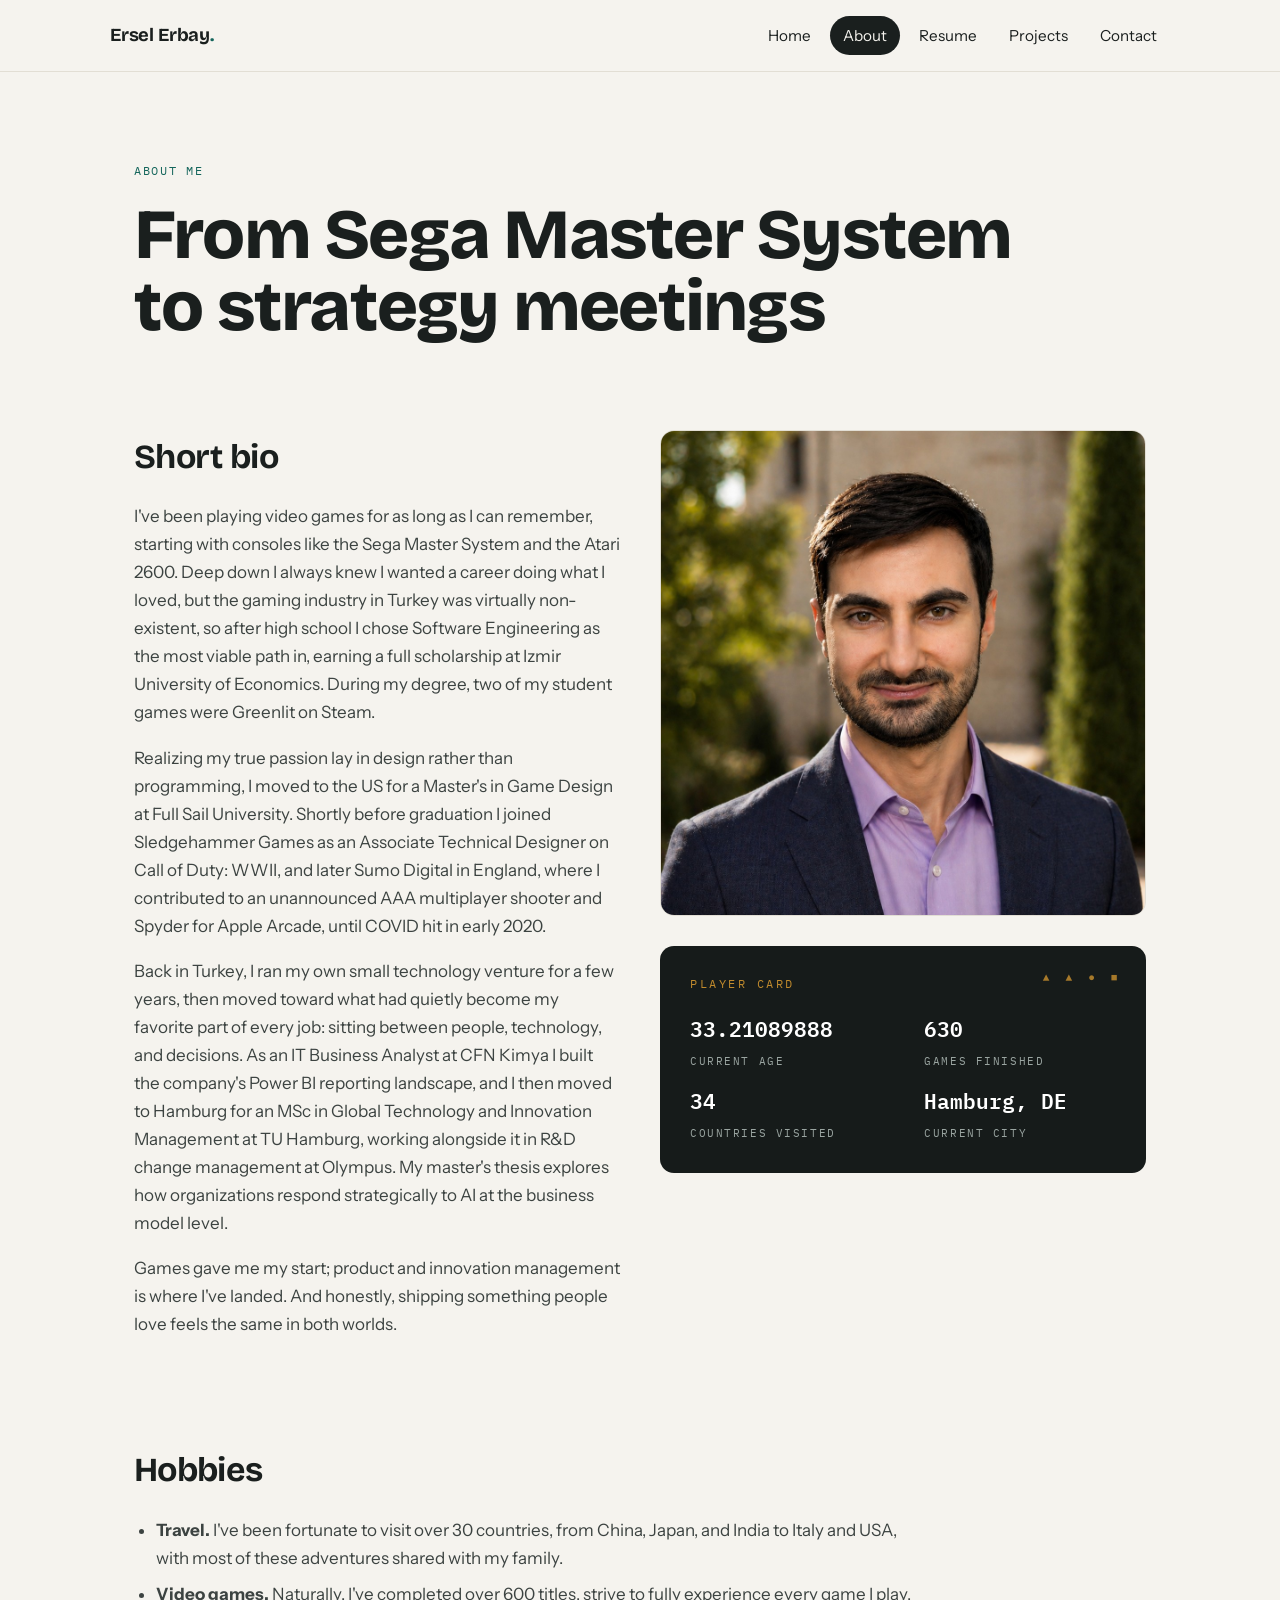
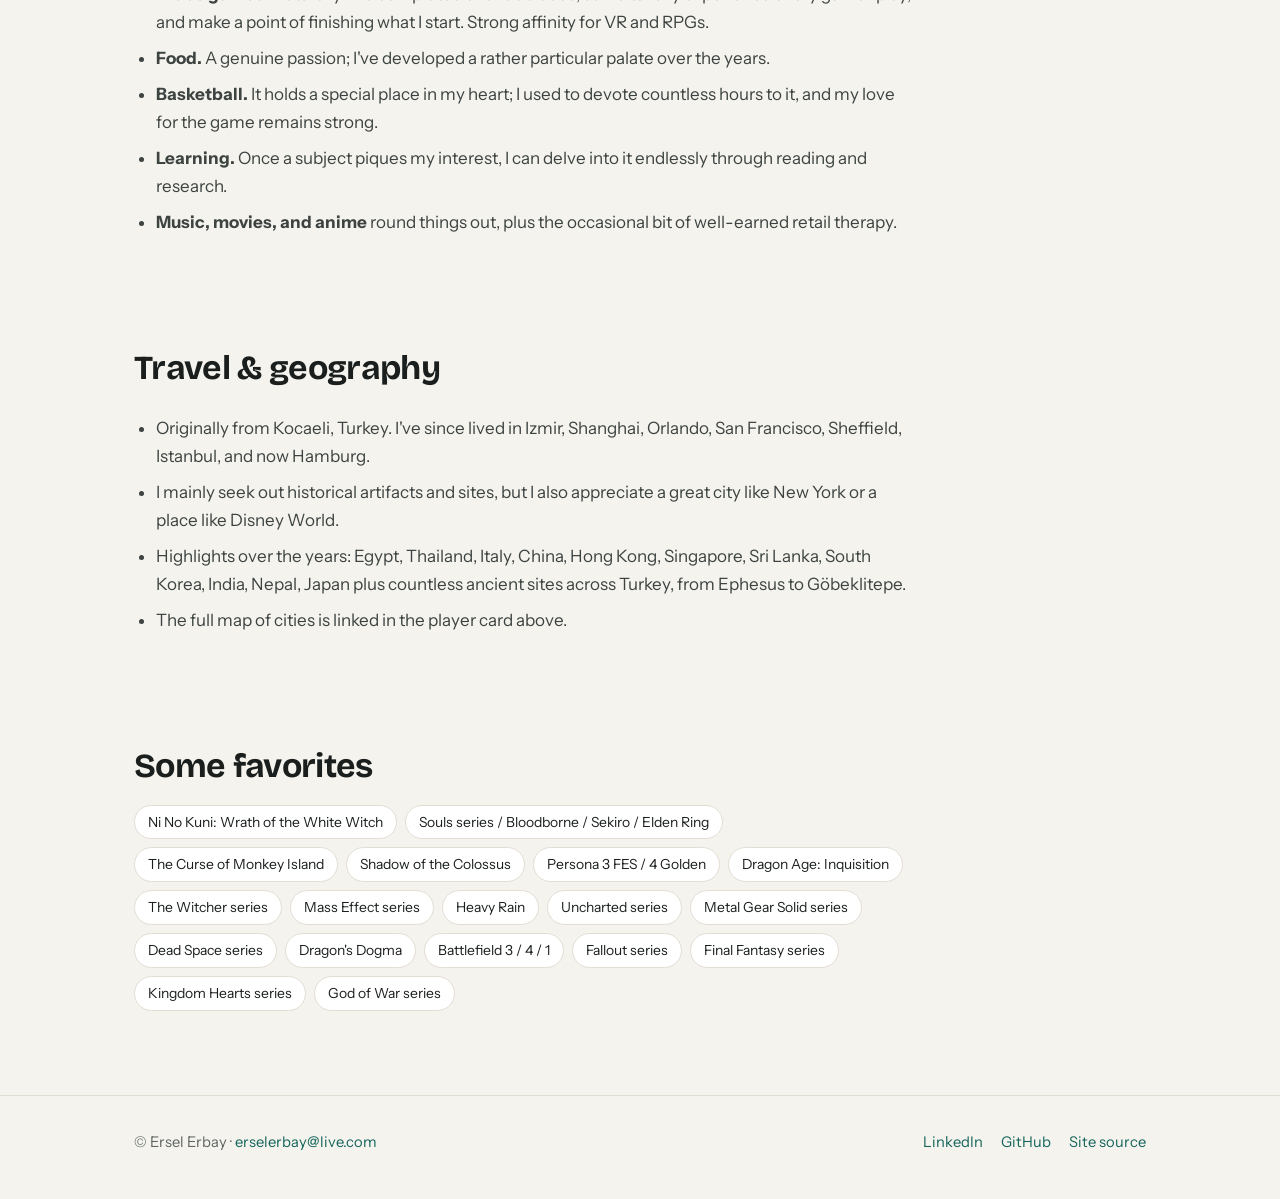
==== about/index.html @ 6bd51434 "Update index.html" ====
<!DOCTYPE html>
<html lang="en">
<head>
  <meta charset="UTF-8">
  <meta name="viewport" content="width=device-width, initial-scale=1">
  <title>About | Ersel Erbay</title>
  <meta name="description" content="Learn about Ersel Erbay: the journey from lifelong gamer to software engineer to product and innovation management.">
  <link rel="canonical" href="https://erselerbay.com/about/">
  <meta property="og:type" content="website">
  <meta property="og:url" content="https://erselerbay.com/about/">
  <meta property="og:title" content="About | Ersel Erbay">
  <meta property="og:description" content="From lifelong gamer to software engineer to product and innovation management: the story so far.">
  <meta property="og:image" content="https://erselerbay.com/images/ersel.jpg">
  <meta name="twitter:card" content="summary">
  <link rel="icon" href="/favicon.ico" sizes="48x48">
  <link rel="icon" href="/icon-192.png" type="image/png" sizes="192x192">
  <link rel="apple-touch-icon" href="/apple-touch-icon.png">  
  <link rel="stylesheet" href="/styles.css">
</head>
<body>

<header class="site-header">
  <div class="wrap nav">
    <a class="brand" href="/">Ersel Erbay<span class="dot">.</span></a>
    <button class="nav-toggle" aria-expanded="false" aria-controls="nav-links">Menu</button>
    <ul class="nav-links" id="nav-links">
      <li><a href="/">Home</a></li>
      <li><a href="/about/" aria-current="page">About</a></li>
      <li><a href="/resume/">Resume</a></li>
      <li><a href="/projects/">Projects</a></li>
      <li><a href="/contact/">Contact</a></li>
    </ul>
  </div>
</header>

<main>
  <div class="wrap">

    <section class="hero" style="padding-bottom: 20px;">
      <p class="eyebrow">About me</p>
      <h1>From Sega Master System<br>to strategy meetings</h1>
    </section>

    <section class="two-col">
      <div class="prose">
        <h2>Short bio</h2>
        <p>I've been playing video games for as long as I can remember, starting with
           consoles like the Sega Master System and the Atari 2600. Deep down I always
           knew I wanted a career doing what I loved, but the gaming industry in Turkey
           was virtually non-existent, so after high school I chose Software Engineering
           as the most viable path in, earning a full scholarship at Izmir University of
           Economics. During my degree, two of my student games were Greenlit on Steam.</p>
        <p>Realizing my true passion lay in design rather than programming, I moved to
           the US for a Master's in Game Design at Full Sail University. Shortly before
           graduation I joined Sledgehammer Games as an Associate Technical Designer on
           Call of Duty: WWII, and later Sumo Digital in England, where I contributed to
           an unannounced AAA multiplayer shooter and Spyder for Apple Arcade, until
           COVID hit in early 2020.</p>
        <p>Back in Turkey, I ran my own small technology venture for a few years, then
           moved toward what had quietly become my favorite part of every job: sitting
           between people, technology, and decisions. As an IT Business Analyst at CFN
           Kimya I built the company's Power BI reporting landscape, and I then moved to
           Hamburg for an MSc in Global Technology and Innovation Management at TU
           Hamburg, working alongside it in R&amp;D change management at Olympus. My
           master's thesis explores how organizations respond strategically to AI at the
           business model level.</p>
        <p>Games gave me my start; product and innovation management is where I've
           landed. And honestly, shipping something people love feels the same in both
           worlds.</p>
      </div>
      <div>
        <img class="portrait" src="/images/ersel.jpg" alt="Portrait of Ersel Erbay">
        <div class="player-card" aria-label="Player card: fun stats">
          <p class="pc-title">Player Card</p>
          <div class="pc-grid" style="grid-template-columns: repeat(2, auto);">
            <div class="pc-stat"><span class="n" id="live-age">…</span><span class="l">Current age</span></div>
            <div class="pc-stat"><span class="n"><a href="http://www.gamespot.com/profile/origamibomber/stacks/gamesivefinished/76467699/" id="stat-games">550</a></span><span class="l">Games finished</span></div>
            <div class="pc-stat"><span class="n"><a href="https://www.google.com/maps/d/edit?mid=1t0VDwxDt9ktzliERW0rMJ6jYkTsEXN8&amp;usp=sharing" id="stat-countries">26</a></span><span class="l">Countries visited</span></div>
            <div class="pc-stat"><span class="n" id="stat-city">Hamburg, DE</span><span class="l">Current city</span></div>
          </div>
        </div>
      </div>
    </section>

    <section class="prose">
      <h2>Hobbies</h2>
      <ul>
        <li><strong>Travel.</strong> I've been fortunate to visit over 30 countries, from China, Japan, and India to Italy and USA, with most of these adventures shared with my family.</li>
        <li><strong>Video games.</strong> Naturally. I've completed over 600 titles, strive to fully experience every game I play, and make a point of finishing what I start. Strong affinity for VR and RPGs.</li>
        <li><strong>Food.</strong> A genuine passion; I've developed a rather particular palate over the years.</li>
        <li><strong>Basketball.</strong> It holds a special place in my heart; I used to devote countless hours to it, and my love for the game remains strong.</li>
        <li><strong>Learning.</strong> Once a subject piques my interest, I can delve into it endlessly through reading and research.</li>
        <li><strong>Music, movies, and anime</strong> round things out, plus the occasional bit of well-earned retail therapy.</li>
      </ul>
    </section>

    <section class="prose">
      <h2>Travel &amp; geography</h2>
      <ul>
        <li>Originally from Kocaeli, Turkey. I've since lived in Izmir, Shanghai, Orlando, San Francisco, Sheffield, Istanbul, and now Hamburg.</li>
        <li>I mainly seek out historical artifacts and sites, but I also appreciate a great city like New York or a place like Disney World.</li>
        <li>Highlights over the years: Egypt, Thailand, Italy, China, Hong Kong, Singapore, Sri Lanka, South Korea, India, Nepal, Japan plus countless ancient sites across Turkey, from Ephesus to Göbeklitepe.</li>
        <li>The full map of cities is linked in the player card above.</li>
      </ul>
    </section>

    <section class="prose">
      <h2>Some favorites</h2>
      <div class="tags">
        <span class="tag">Ni No Kuni: Wrath of the White Witch</span>
        <span class="tag">Souls series / Bloodborne / Sekiro / Elden Ring</span>
        <span class="tag">The Curse of Monkey Island</span>
        <span class="tag">Shadow of the Colossus</span>
        <span class="tag">Persona 3 FES / 4 Golden</span>
        <span class="tag">Dragon Age: Inquisition</span>
        <span class="tag">The Witcher series</span>
        <span class="tag">Mass Effect series</span>
        <span class="tag">Heavy Rain</span>
        <span class="tag">Uncharted series</span>
        <span class="tag">Metal Gear Solid series</span>
        <span class="tag">Dead Space series</span>
        <span class="tag">Dragon's Dogma</span>
        <span class="tag">Battlefield 3 / 4 / 1</span>
        <span class="tag">Fallout series</span>
        <span class="tag">Final Fantasy series</span>
        <span class="tag">Kingdom Hearts series</span>
        <span class="tag">God of War series</span>
      </div>
    </section>

  </div>
</main>

<footer class="site-footer">
  <div class="wrap footer-inner">
    <span>© Ersel Erbay · <a href="mailto:erselerbay@live.com">erselerbay@live.com</a></span>
    <span class="footer-links">
      <a href="https://www.linkedin.com/in/erselerbay">LinkedIn</a>
      <a href="https://github.com/jetdoctor">GitHub</a>
      <a href="https://github.com/Jetdoctor/personal-site-new">Site source</a>
    </span>
  </div>
</footer>

<script src="/main.js"></script>
</body>
</html>
---- styles.css ----
/* ============================================================
   erselerbay.com - shared stylesheet
   Edit colors & fonts here; every page uses this file.
   ============================================================ */

/* Self-hosted fonts (no Google Fonts request - GDPR-friendly, faster) */
@font-face {
  font-family: "Bricolage Grotesque";
  src: url("/fonts/bricolage-grotesque-latin-wght-normal.woff2") format("woff2-variations");
  font-weight: 200 800;
  font-style: normal;
  font-display: swap;
}
@font-face {
  font-family: "Instrument Sans";
  src: url("/fonts/instrument-sans-latin-wght-normal.woff2") format("woff2-variations");
  font-weight: 400 700;
  font-style: normal;
  font-display: swap;
}
@font-face {
  font-family: "IBM Plex Mono";
  src: url("/fonts/ibm-plex-mono-latin-400-normal.woff2") format("woff2");
  font-weight: 400;
  font-style: normal;
  font-display: swap;
}
@font-face {
  font-family: "IBM Plex Mono";
  src: url("/fonts/ibm-plex-mono-latin-600-normal.woff2") format("woff2");
  font-weight: 600;
  font-style: normal;
  font-display: swap;
}

:root {
  --paper: #f5f3ee;
  --card: #ffffff;
  --ink: #1a1f1e;
  --muted: #5e6663;
  --line: #e2ded4;
  --accent: #14655b;
  --accent-dark: #0e4a43;
  --accent-soft: #e4eeeb;
  --gold: #c08a2d;
  --prose: #3c4341;
  --header-bg: rgba(245, 243, 238, 0.88);
  --shadow: rgba(26, 31, 30, 0.09);

  --font-display: "Bricolage Grotesque", Georgia, serif;
  --font-body: "Instrument Sans", -apple-system, "Segoe UI", sans-serif;
  --font-mono: "IBM Plex Mono", ui-monospace, monospace;

  --maxw: 1060px;
  --radius: 14px;
}

* { box-sizing: border-box; }

html { scroll-behavior: smooth; }

body {
  margin: 0;
  background: var(--paper);
  color: var(--ink);
  font-family: var(--font-body);
  font-size: 17px;
  line-height: 1.65;
  -webkit-font-smoothing: antialiased;
}

img { max-width: 100%; display: block; }

a { color: var(--accent); text-decoration: none; }
a:hover { color: var(--accent-dark); text-decoration: underline; }

:focus-visible {
  outline: 3px solid var(--accent);
  outline-offset: 2px;
  border-radius: 4px;
}

.wrap {
  max-width: var(--maxw);
  margin: 0 auto;
  padding: 0 24px;
}

/* ---------- Header / nav ---------- */

.site-header {
  position: sticky;
  top: 0;
  z-index: 10;
  background: var(--header-bg);
  backdrop-filter: blur(8px);
  border-bottom: 1px solid var(--line);
}

.nav {
  display: flex;
  align-items: center;
  justify-content: space-between;
  padding: 16px 0;
}

.brand {
  font-family: var(--font-display);
  font-weight: 700;
  font-size: 1.15rem;
  color: var(--ink);
  letter-spacing: -0.01em;
}
.brand:hover { color: var(--accent); text-decoration: none; }
.brand .dot { color: var(--accent); }

.nav-links {
  display: flex;
  gap: 6px;
  list-style: none;
  margin: 0;
  padding: 0;
}

.nav-links a {
  display: block;
  padding: 7px 13px;
  border-radius: 999px;
  color: var(--ink);
  font-size: 0.95rem;
}
.nav-links a:hover { background: var(--accent-soft); text-decoration: none; }
.nav-links a[aria-current="page"] {
  background: var(--ink);
  color: var(--paper);
}

.nav-toggle { display: none; }

/* ---------- Hero ---------- */

.hero { padding: 88px 0 56px; }

.eyebrow {
  font-family: var(--font-mono);
  font-size: 0.78rem;
  letter-spacing: 0.14em;
  text-transform: uppercase;
  color: var(--accent);
  margin: 0 0 18px;
}

h1 {
  font-family: var(--font-display);
  font-weight: 800;
  font-size: clamp(2.6rem, 6.5vw, 4.4rem);
  line-height: 1.03;
  letter-spacing: -0.025em;
  margin: 0 0 22px;
}

h1 .accent { color: var(--accent); }

.lede {
  font-size: 1.16rem;
  color: var(--muted);
  max-width: 42em;
  margin: 0 0 34px;
}

.cursor {
  display: inline-block;
  width: 0.55em;
  height: 1em;
  background: var(--gold);
  vertical-align: -0.1em;
  animation: blink 1.1s steps(1) infinite;
}
@keyframes blink { 50% { opacity: 0; } }

.btn-row { display: flex; gap: 12px; flex-wrap: wrap; }

.btn {
  display: inline-block;
  padding: 12px 22px;
  border-radius: 999px;
  font-weight: 600;
  font-size: 0.98rem;
  border: 1.5px solid var(--ink);
  transition: transform 0.12s ease;
}
.btn:hover { text-decoration: none; transform: translateY(-2px); }
.btn-primary { background: var(--ink); color: var(--paper); }
.btn-primary:hover { background: var(--accent-dark); border-color: var(--accent-dark); color: #fff; }
.btn-ghost { color: var(--ink); background: transparent; }
.btn-ghost:hover { background: var(--accent-soft); }


/* ---------- Hero portrait (home) ---------- */

.hero-grid {
  display: grid;
  grid-template-columns: 1.55fr 1fr;
  gap: 56px;
  align-items: center;
}
.hero-portrait {
  width: 100%;
  max-width: 340px;
  justify-self: end;
  border-radius: var(--radius);
  border: 1px solid var(--line);
  box-shadow: 0 16px 40px var(--shadow);
}

/* ---------- Sections ---------- */

section { padding: 44px 0; }

h2 {
  font-family: var(--font-display);
  font-weight: 700;
  font-size: clamp(1.6rem, 3.2vw, 2.1rem);
  letter-spacing: -0.02em;
  margin: 0 0 10px;
}

h3 {
  font-family: var(--font-display);
  font-weight: 700;
  font-size: 1.22rem;
  letter-spacing: -0.01em;
  margin: 0 0 6px;
}

.section-intro { color: var(--muted); max-width: 44em; margin-top: 0; }

/* ---------- Cards ---------- */

.card-grid {
  display: grid;
  grid-template-columns: repeat(3, 1fr);
  gap: 18px;
  margin-top: 26px;
}

.card {
  background: var(--card);
  border: 1px solid var(--line);
  border-radius: var(--radius);
  padding: 24px;
}

.card .k {
  font-family: var(--font-mono);
  font-size: 0.72rem;
  letter-spacing: 0.14em;
  text-transform: uppercase;
  color: var(--accent);
  margin: 0 0 10px;
}
.card p { margin: 0; color: var(--muted); font-size: 0.97rem; }
.card h3 { margin-bottom: 8px; }

/* ---------- Timeline (resume) ---------- */

.timeline { margin-top: 10px; }

.t-item {
  display: grid;
  grid-template-columns: 175px 1fr;
  gap: 26px;
  padding: 26px 0;
  border-bottom: 1px solid var(--line);
}
.t-item:last-child { border-bottom: 0; }

.t-date {
  font-family: var(--font-mono);
  font-size: 0.82rem;
  color: var(--muted);
  padding-top: 4px;
  white-space: nowrap;
}

.t-body h3 { margin-bottom: 2px; }

.t-org {
  color: var(--accent);
  font-weight: 600;
  font-size: 0.98rem;
  margin: 0 0 10px;
}

.t-body ul { margin: 0; padding-left: 20px; color: var(--muted); }
.t-body li { margin-bottom: 7px; font-size: 0.97rem; }
.t-body li:last-child { margin-bottom: 0; }
.t-note { color: var(--muted); font-style: italic; font-size: 0.95rem; margin: 6px 0 0; }

/* ---------- Skills ---------- */

.skill-group { margin-bottom: 22px; }
.skill-group .k {
  font-family: var(--font-mono);
  font-size: 0.74rem;
  letter-spacing: 0.14em;
  text-transform: uppercase;
  color: var(--accent);
  margin: 0 0 10px;
}
.tags { display: flex; flex-wrap: wrap; gap: 8px; }
.tag {
  background: var(--card);
  border: 1px solid var(--line);
  border-radius: 999px;
  padding: 5px 13px;
  font-size: 0.87rem;
  color: var(--ink);
}

/* ---------- Player card (signature element) ---------- */

.player-card {
  background: #161b1a;
  color: #e8ebe9;
  border-radius: var(--radius);
  padding: 28px 30px;
  font-family: var(--font-mono);
  margin-top: 30px;
  position: relative;
  overflow: hidden;
}
.player-card::after {
  content: "▲ ▲ ● ■";
  position: absolute;
  right: 24px;
  top: 22px;
  font-size: 0.7rem;
  letter-spacing: 0.4em;
  color: var(--gold);
  opacity: 0.85;
}
.player-card .pc-title {
  font-size: 0.72rem;
  letter-spacing: 0.22em;
  text-transform: uppercase;
  color: var(--gold);
  margin: 0 0 18px;
}
.pc-grid {
  display: grid;
  grid-template-columns: repeat(4, auto);
  gap: 10px 40px;
}
.pc-stat .n {
  font-size: 1.3rem;
  font-weight: 600;
  color: #fff;
  display: block;
  font-variant-numeric: tabular-nums;
}
.pc-stat .l {
  font-size: 0.7rem;
  letter-spacing: 0.14em;
  text-transform: uppercase;
  color: #9aa5a1;
}
.pc-stat a { color: #fff; }
.pc-stat a:hover { color: var(--gold); }

/* ---------- Projects ---------- */

.project-grid {
  display: grid;
  grid-template-columns: repeat(2, 1fr);
  gap: 22px;
  margin-top: 26px;
}

.project {
  background: var(--card);
  border: 1px solid var(--line);
  border-radius: var(--radius);
  overflow: hidden;
  display: flex;
  flex-direction: column;
  transition: transform 0.15s ease, box-shadow 0.15s ease;
}
.project:hover { transform: translateY(-3px); box-shadow: 0 10px 28px var(--shadow); }

.project img { aspect-ratio: 16 / 9; object-fit: cover; width: 100%; }

.project .p-body { padding: 20px 22px 24px; }
.project .p-meta {
  font-family: var(--font-mono);
  font-size: 0.74rem;
  letter-spacing: 0.1em;
  text-transform: uppercase;
  color: var(--accent);
  margin: 0 0 8px;
}
.project p { color: var(--muted); font-size: 0.95rem; margin: 0; }
.project h3 a { color: var(--ink); }
.project h3 a:hover { color: var(--accent); }

/* ---------- About / prose ---------- */

.prose { max-width: 46em; }
.prose p { color: var(--prose); }
.prose ul { color: var(--prose); padding-left: 22px; }
.prose li { margin-bottom: 8px; }
.two-col {
  display: grid;
  grid-template-columns: 1fr 1fr;
  gap: 40px;
  align-items: start;
}
.portrait {
  border-radius: var(--radius);
  border: 1px solid var(--line);
}

/* ---------- Contact ---------- */

.contact-grid {
  display: grid;
  grid-template-columns: repeat(3, 1fr);
  gap: 18px;
  margin-top: 26px;
}
.contact-grid .card a { font-weight: 600; word-break: break-all; }

/* ---------- Footer ---------- */

.site-footer {
  border-top: 1px solid var(--line);
  margin-top: 40px;
  padding: 34px 0 44px;
  color: var(--muted);
  font-size: 0.92rem;
}
.footer-inner {
  display: flex;
  justify-content: space-between;
  gap: 20px;
  flex-wrap: wrap;
  align-items: center;
}
.footer-links { display: flex; gap: 18px; }

/* ---------- Responsive ---------- */

@media (max-width: 820px) {
  .card-grid, .contact-grid { grid-template-columns: 1fr; }
  .project-grid { grid-template-columns: 1fr; }
  .two-col { grid-template-columns: 1fr; }
  .pc-grid { grid-template-columns: repeat(2, auto); }
  .t-item { grid-template-columns: 1fr; gap: 6px; }
  .hero { padding: 56px 0 36px; }
  .hero-grid { grid-template-columns: 1fr; gap: 28px; }
  .hero-portrait { justify-self: start; max-width: 240px; }

  .nav-toggle {
    display: block;
    background: none;
    border: 1.5px solid var(--ink);
    border-radius: 8px;
    padding: 6px 12px;
    font: inherit;
    cursor: pointer;
  }
  .nav-links {
    display: none;
    position: absolute;
    top: 100%;
    left: 0;
    right: 0;
    background: var(--paper);
    border-bottom: 1px solid var(--line);
    flex-direction: column;
    padding: 10px 24px 18px;
    gap: 4px;
  }
  .nav-links.open { display: flex; }
  .nav { position: relative; }
}

@media (prefers-reduced-motion: reduce) {
  * { animation: none !important; transition: none !important; }
  html { scroll-behavior: auto; }
}


/* ---------- Case studies (product & analysis work) ---------- */

.case {
  background: var(--card);
  border: 1px solid var(--line);
  border-radius: var(--radius);
  padding: 28px 30px;
  margin-top: 22px;
}
.case .p-meta {
  font-family: var(--font-mono);
  font-size: 0.74rem;
  letter-spacing: 0.1em;
  text-transform: uppercase;
  color: var(--accent);
  margin: 0 0 8px;
}
.case p { color: var(--prose); font-size: 0.98rem; }
.case .outcome {
  display: flex;
  gap: 26px;
  flex-wrap: wrap;
  margin-top: 18px;
  padding-top: 16px;
  border-top: 1px dashed var(--line);
}
.case .outcome div { font-family: var(--font-mono); }
.case .outcome .n { font-size: 1.25rem; font-weight: 600; color: var(--accent); display: block; font-variant-numeric: tabular-nums; }
.case .outcome .l { font-size: 0.68rem; letter-spacing: 0.12em; text-transform: uppercase; color: var(--muted); }

/* ---------- Dark mode (follows system preference) ---------- */

@media (prefers-color-scheme: dark) {
  :root {
    --paper: #141817;
    --card: #1c2220;
    --ink: #e9ecea;
    --muted: #9aa5a1;
    --line: #2b3330;
    --accent: #56c7b4;
    --accent-dark: #7fdccb;
    --accent-soft: rgba(86, 199, 180, 0.13);
    --gold: #d9a84e;
    --prose: #c4ccc9;
    --header-bg: rgba(20, 24, 23, 0.88);
    --shadow: rgba(0, 0, 0, 0.45);
  }
  .player-card { border: 1px solid var(--line); }
  .btn-primary:hover { background: var(--accent); border-color: var(--accent); color: #10201c; }
}
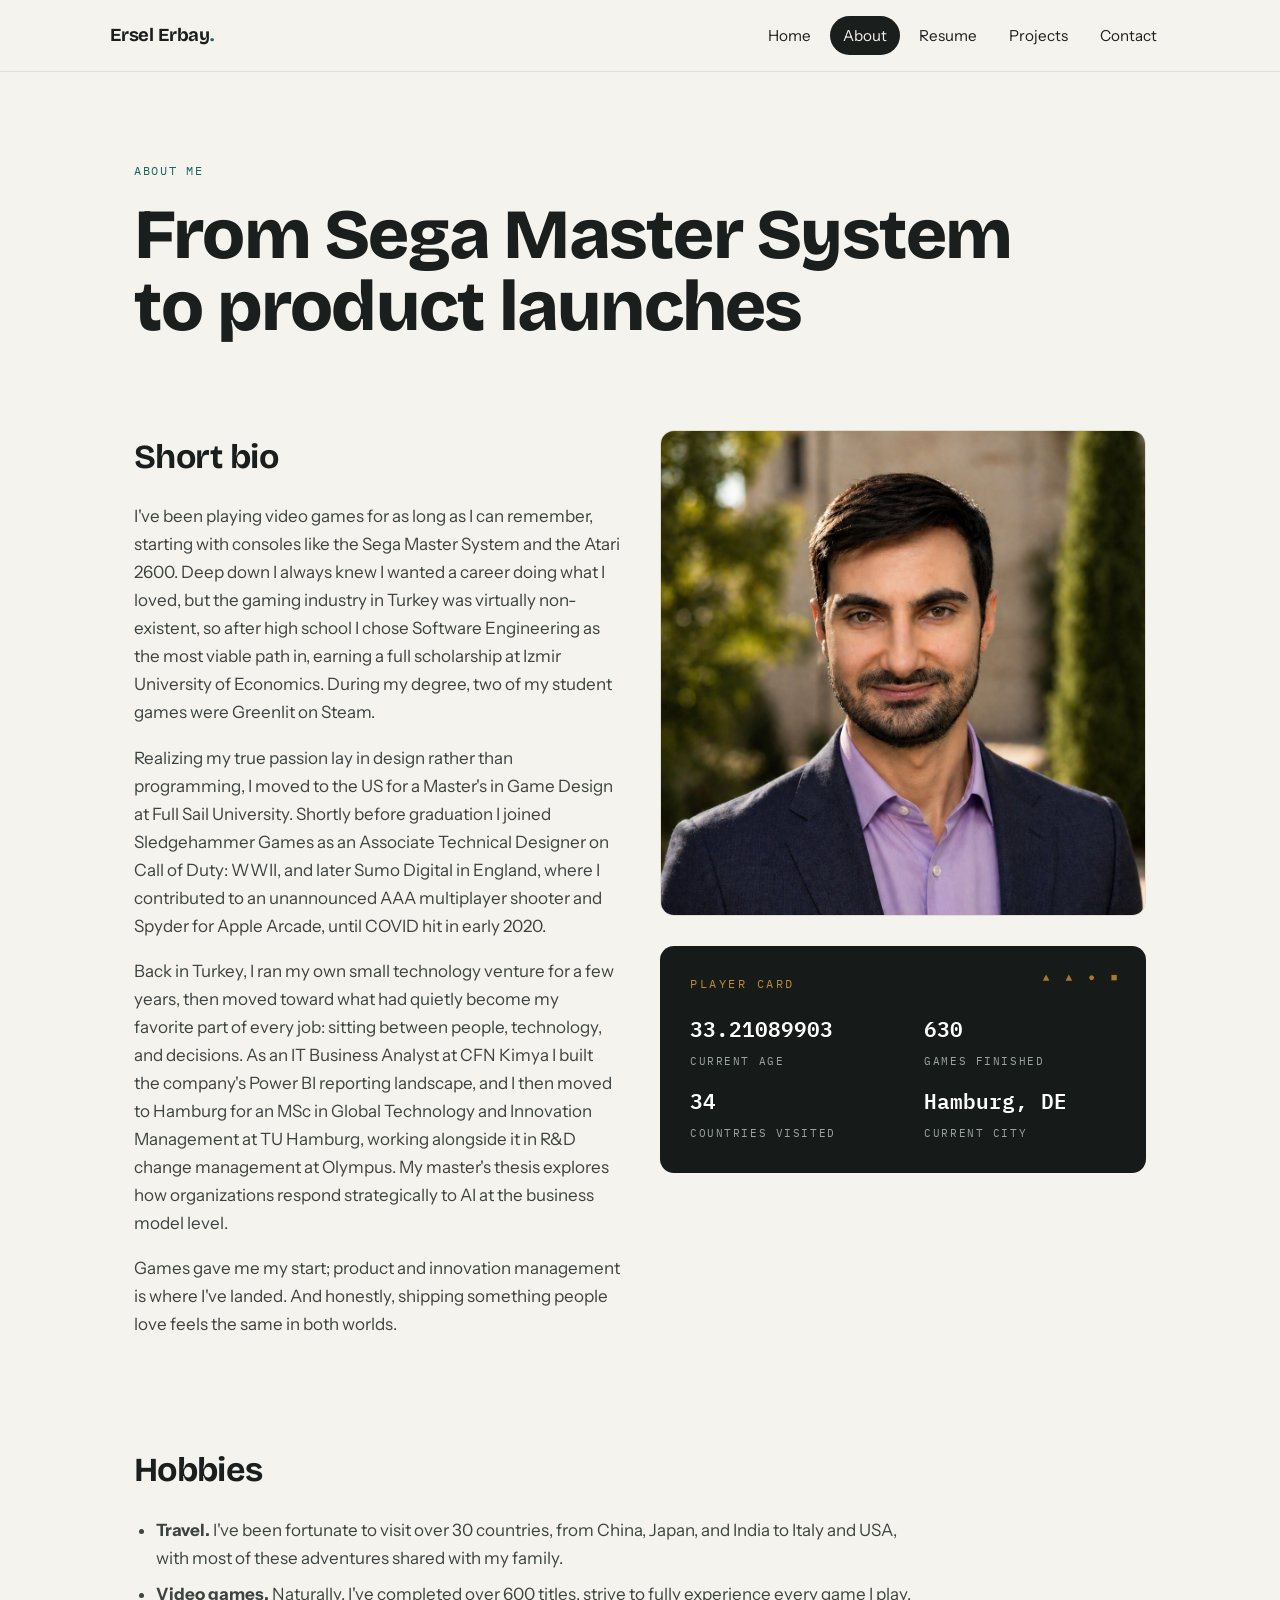
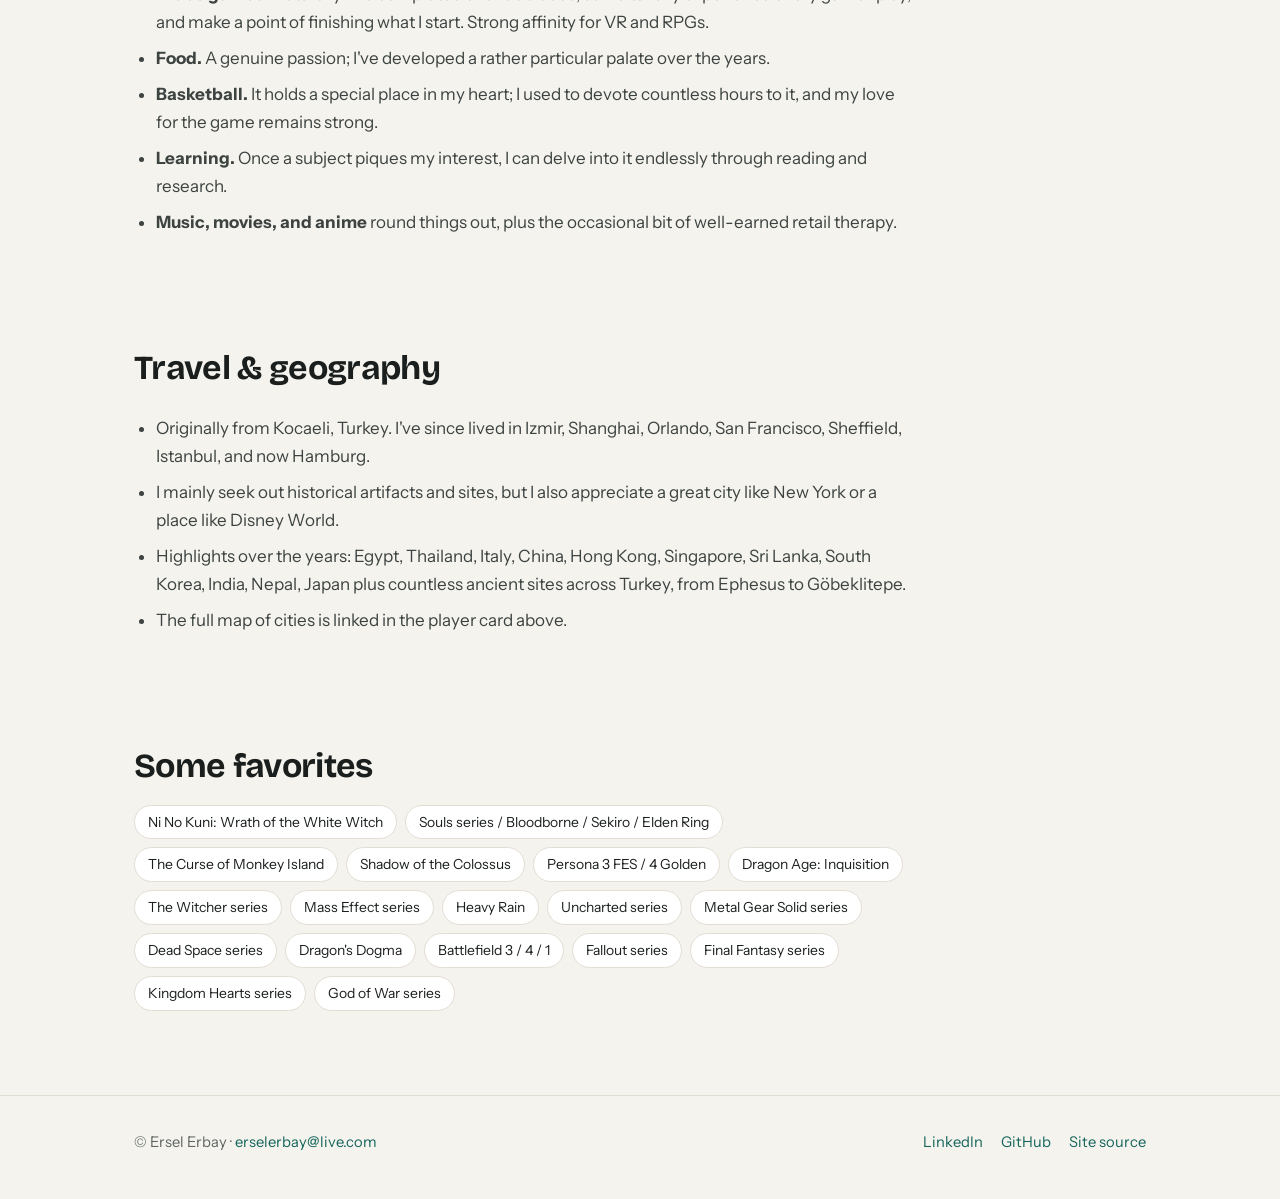
==== commit 99bd7aa1: "Update index.html" ====
--- a/about/index.html
+++ b/about/index.html
@@ -38,7 +38,7 @@
 
     <section class="hero" style="padding-bottom: 20px;">
       <p class="eyebrow">About me</p>
-      <h1>From Sega Master System<br>to strategy meetings</h1>
+      <h1>From Sega Master System<br>to product launches</h1>
     </section>
 
     <section class="two-col">
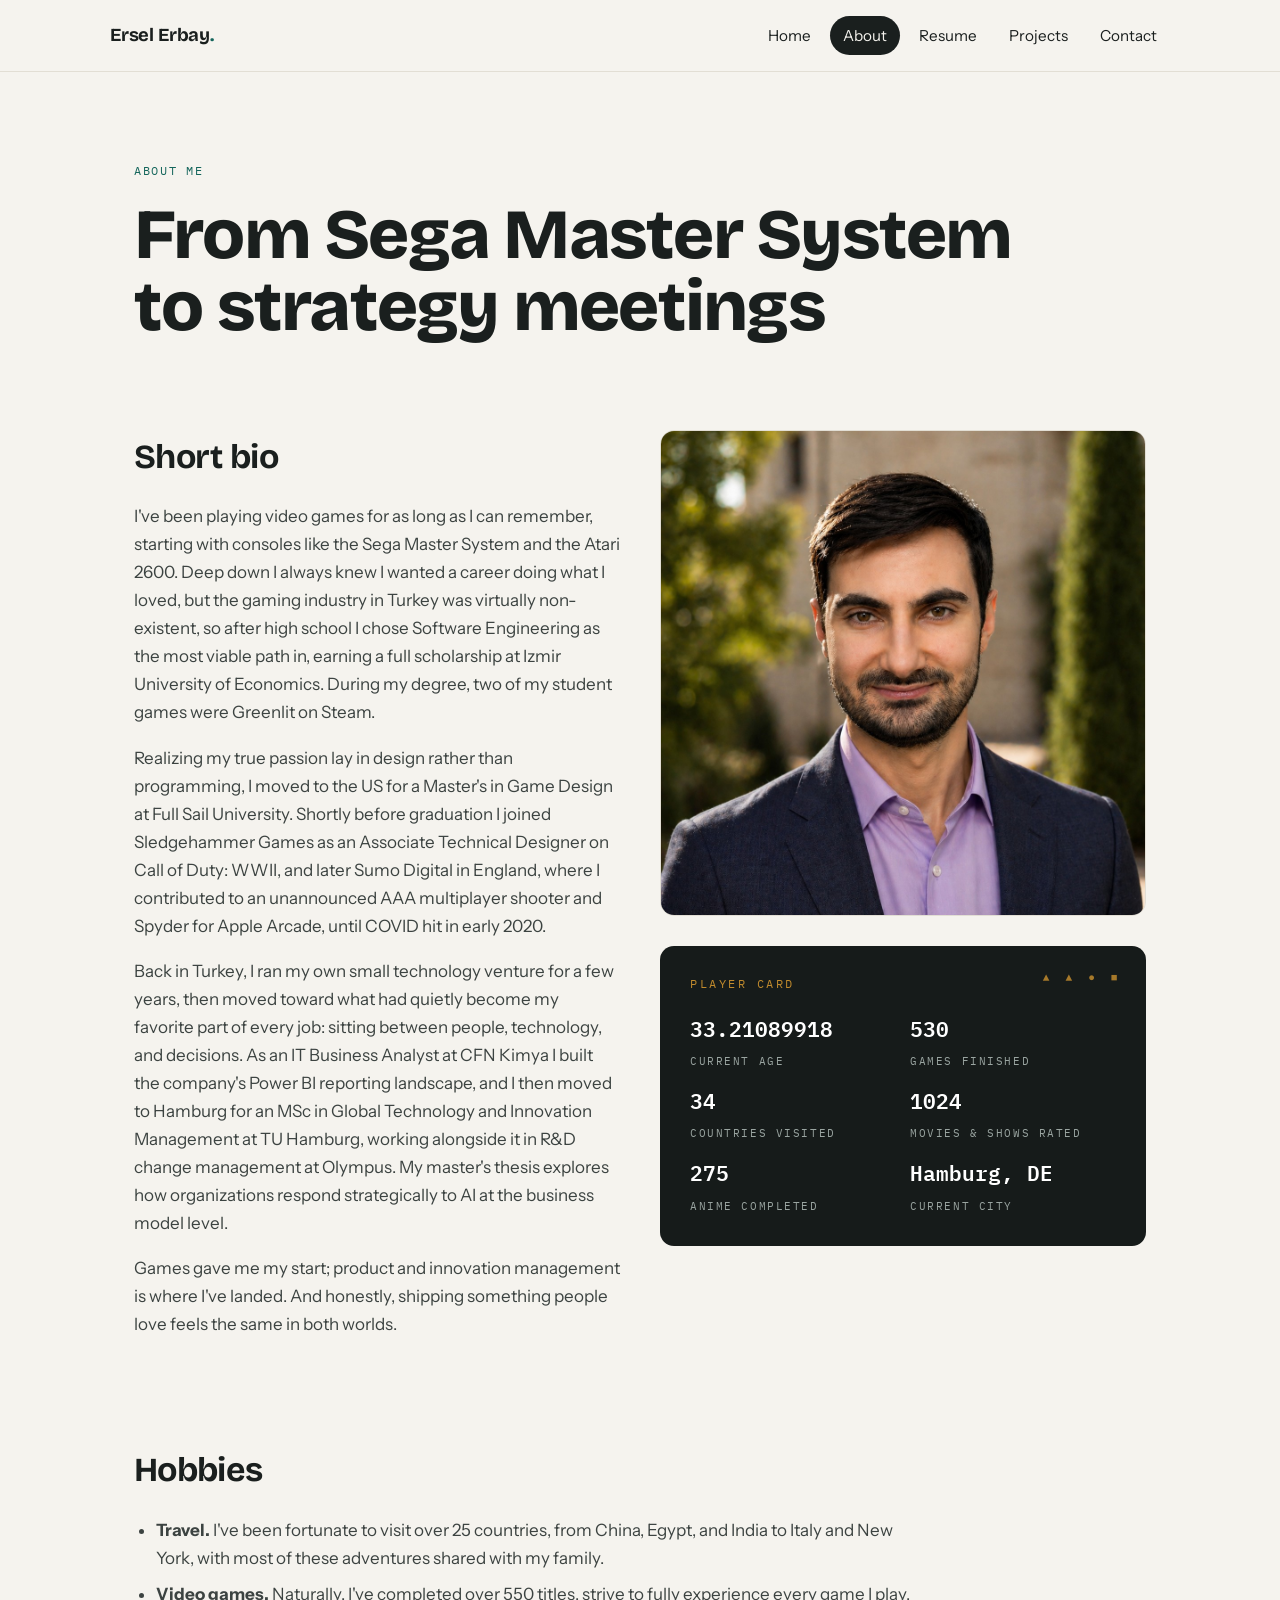
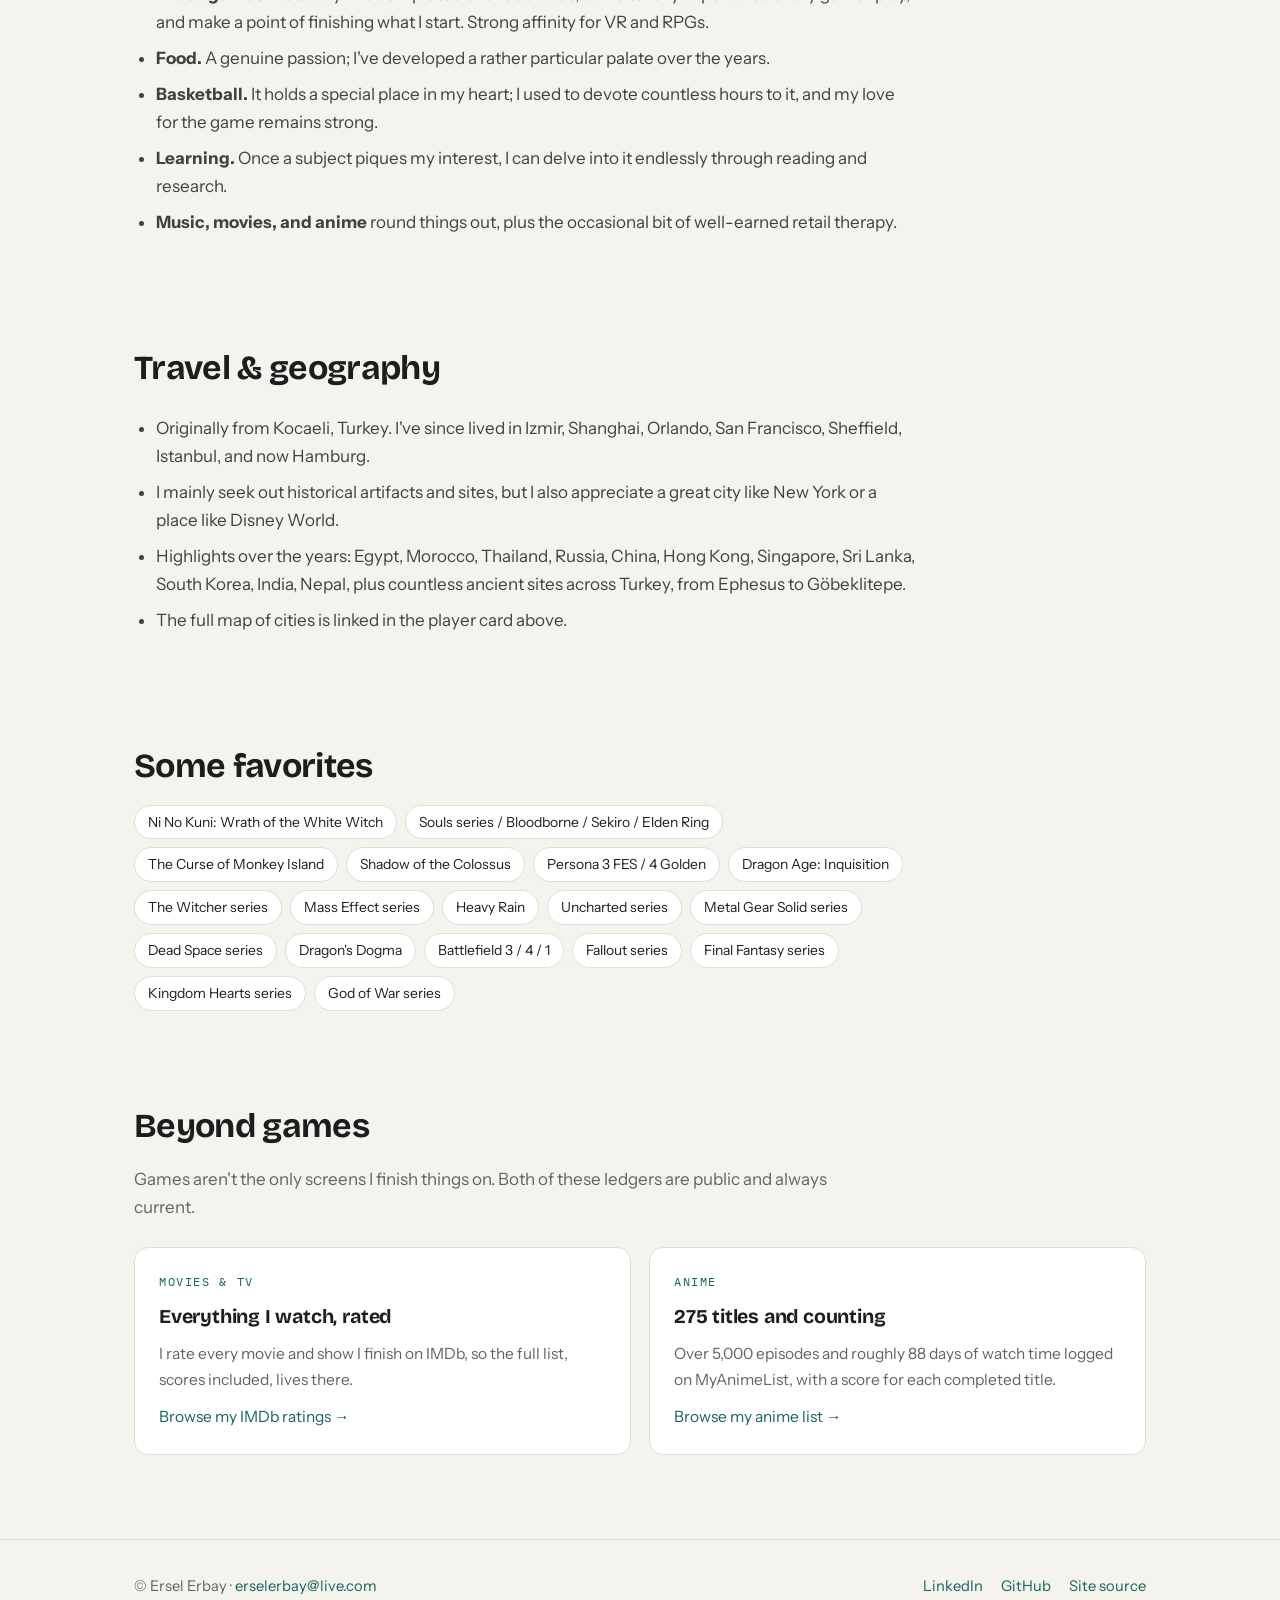
==== commit 3d4c7f1b: "Update index.html" ====
--- a/about/index.html
+++ b/about/index.html
@@ -14,7 +14,7 @@
   <meta name="twitter:card" content="summary">
   <link rel="icon" href="/favicon.ico" sizes="48x48">
   <link rel="icon" href="/icon-192.png" type="image/png" sizes="192x192">
-  <link rel="apple-touch-icon" href="/apple-touch-icon.png">  
+  <link rel="apple-touch-icon" href="/apple-touch-icon.png">
   <link rel="stylesheet" href="/styles.css">
 </head>
 <body>
@@ -38,7 +38,7 @@
 
     <section class="hero" style="padding-bottom: 20px;">
       <p class="eyebrow">About me</p>
-      <h1>From Sega Master System<br>to product launches</h1>
+      <h1>From Sega Master System<br>to strategy meetings</h1>
     </section>
 
     <section class="two-col">
@@ -76,6 +76,8 @@
             <div class="pc-stat"><span class="n" id="live-age">…</span><span class="l">Current age</span></div>
             <div class="pc-stat"><span class="n"><a href="http://www.gamespot.com/profile/origamibomber/stacks/gamesivefinished/76467699/" id="stat-games">550</a></span><span class="l">Games finished</span></div>
             <div class="pc-stat"><span class="n"><a href="https://www.google.com/maps/d/edit?mid=1t0VDwxDt9ktzliERW0rMJ6jYkTsEXN8&amp;usp=sharing" id="stat-countries">26</a></span><span class="l">Countries visited</span></div>
+            <div class="pc-stat"><span class="n"><a href="https://www.imdb.com/user/p.ys3jigj4vhi2rdwcuknknkkhoy/ratings/" id="stat-movies">?</a></span><span class="l">Movies &amp; shows rated</span></div>
+            <div class="pc-stat"><span class="n"><a href="https://myanimelist.net/animelist/Jetdoctor?status=2" id="stat-anime">275</a></span><span class="l">Anime completed</span></div>
             <div class="pc-stat"><span class="n" id="stat-city">Hamburg, DE</span><span class="l">Current city</span></div>
           </div>
         </div>
@@ -85,8 +87,8 @@
     <section class="prose">
       <h2>Hobbies</h2>
       <ul>
-        <li><strong>Travel.</strong> I've been fortunate to visit over 30 countries, from China, Japan, and India to Italy and USA, with most of these adventures shared with my family.</li>
-        <li><strong>Video games.</strong> Naturally. I've completed over 600 titles, strive to fully experience every game I play, and make a point of finishing what I start. Strong affinity for VR and RPGs.</li>
+        <li><strong>Travel.</strong> I've been fortunate to visit over 25 countries, from China, Egypt, and India to Italy and New York, with most of these adventures shared with my family.</li>
+        <li><strong>Video games.</strong> Naturally. I've completed over 550 titles, strive to fully experience every game I play, and make a point of finishing what I start. Strong affinity for VR and RPGs.</li>
         <li><strong>Food.</strong> A genuine passion; I've developed a rather particular palate over the years.</li>
         <li><strong>Basketball.</strong> It holds a special place in my heart; I used to devote countless hours to it, and my love for the game remains strong.</li>
         <li><strong>Learning.</strong> Once a subject piques my interest, I can delve into it endlessly through reading and research.</li>
@@ -99,7 +101,7 @@
       <ul>
         <li>Originally from Kocaeli, Turkey. I've since lived in Izmir, Shanghai, Orlando, San Francisco, Sheffield, Istanbul, and now Hamburg.</li>
         <li>I mainly seek out historical artifacts and sites, but I also appreciate a great city like New York or a place like Disney World.</li>
-        <li>Highlights over the years: Egypt, Thailand, Italy, China, Hong Kong, Singapore, Sri Lanka, South Korea, India, Nepal, Japan plus countless ancient sites across Turkey, from Ephesus to Göbeklitepe.</li>
+        <li>Highlights over the years: Egypt, Morocco, Thailand, Russia, China, Hong Kong, Singapore, Sri Lanka, South Korea, India, Nepal, plus countless ancient sites across Turkey, from Ephesus to Göbeklitepe.</li>
         <li>The full map of cities is linked in the player card above.</li>
       </ul>
     </section>
@@ -128,6 +130,28 @@
       </div>
     </section>
 
+    <section>
+      <h2>Beyond games</h2>
+      <p class="section-intro">Games aren't the only screens I finish things on. Both of
+         these ledgers are public and always current.</p>
+      <div class="card-grid" style="grid-template-columns: repeat(2, 1fr);">
+        <div class="card">
+          <p class="k">Movies &amp; TV</p>
+          <h3>Everything I watch, rated</h3>
+          <p>I rate every movie and show I finish on IMDb, so the full list, scores
+             included, lives there.</p>
+          <p style="margin-top: 12px;"><a href="https://www.imdb.com/user/p.ys3jigj4vhi2rdwcuknknkkhoy/ratings/">Browse my IMDb ratings &rarr;</a></p>
+        </div>
+        <div class="card">
+          <p class="k">Anime</p>
+          <h3>275 titles and counting</h3>
+          <p>Over 5,000 episodes and roughly 88 days of watch time logged on
+             MyAnimeList, with a score for each completed title.</p>
+          <p style="margin-top: 12px;"><a href="https://myanimelist.net/animelist/Jetdoctor?status=2">Browse my anime list &rarr;</a></p>
+        </div>
+      </div>
+    </section>
+
   </div>
 </main>
 
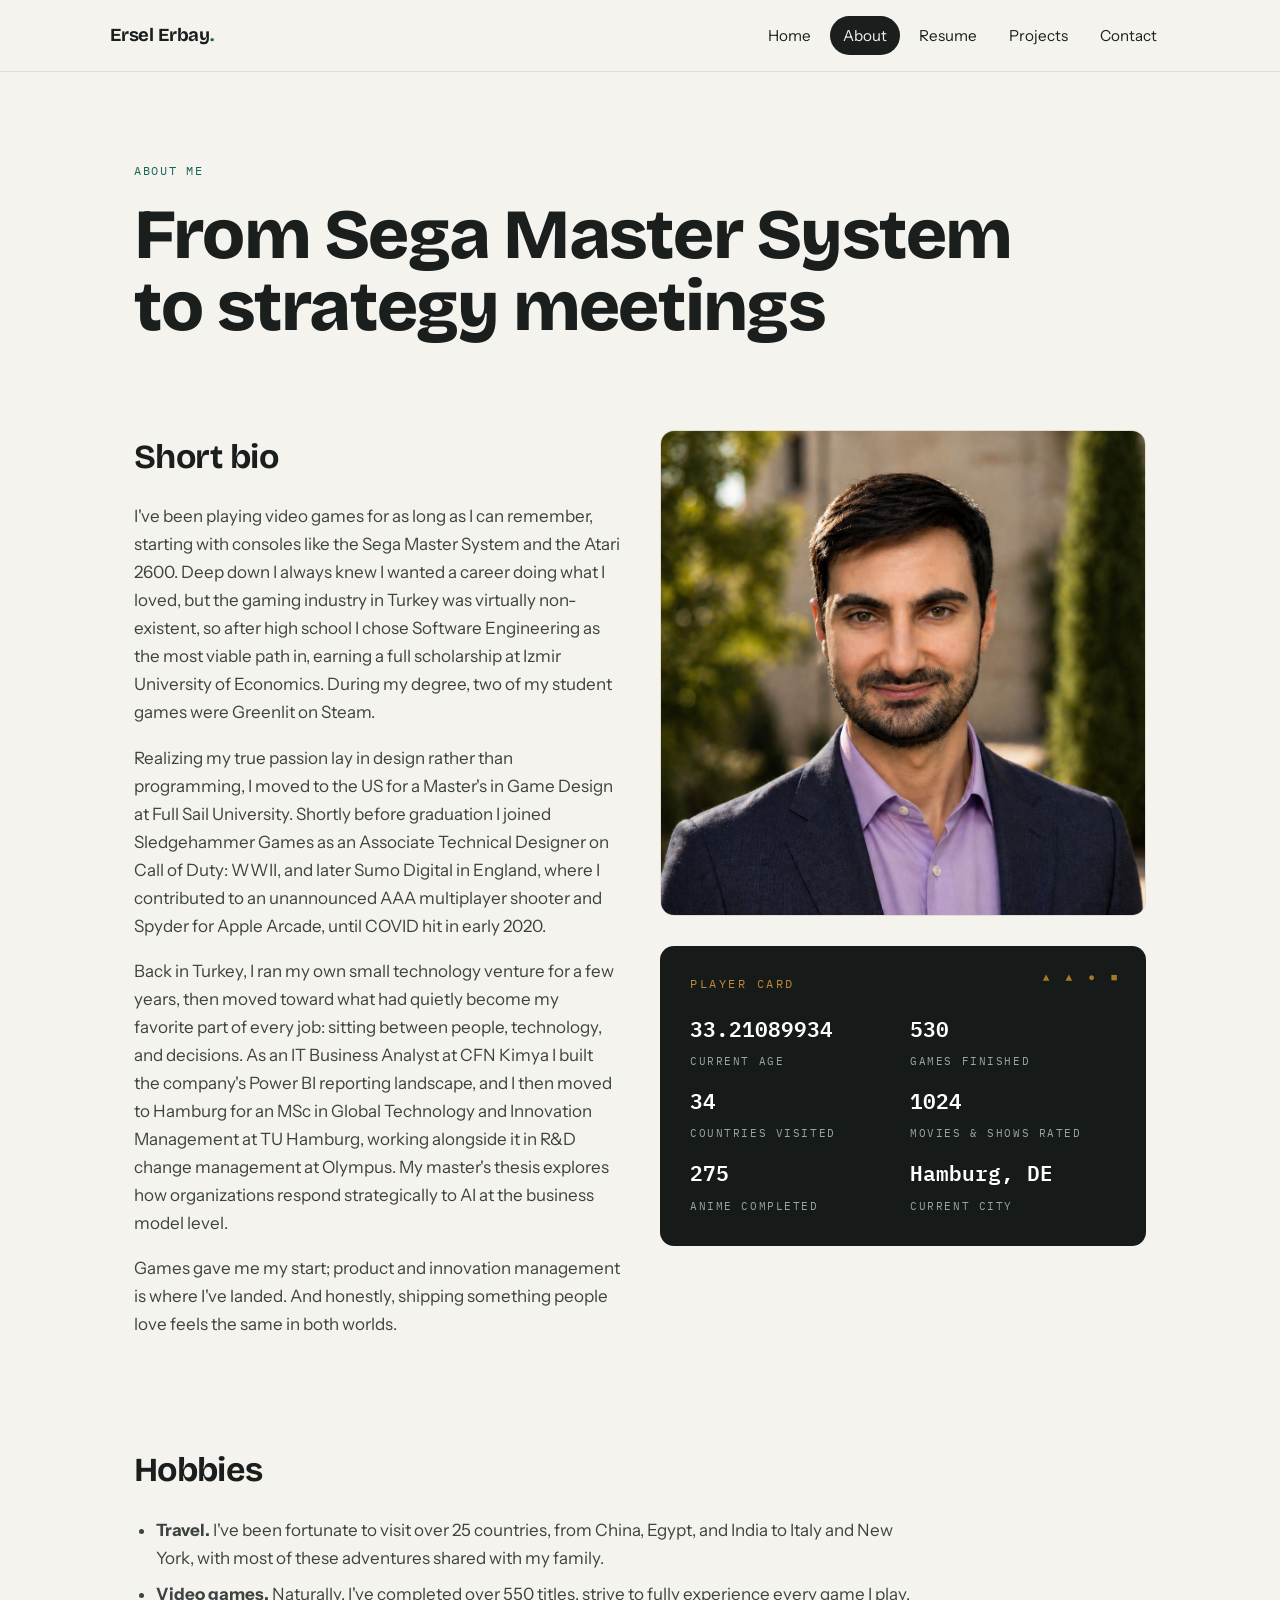
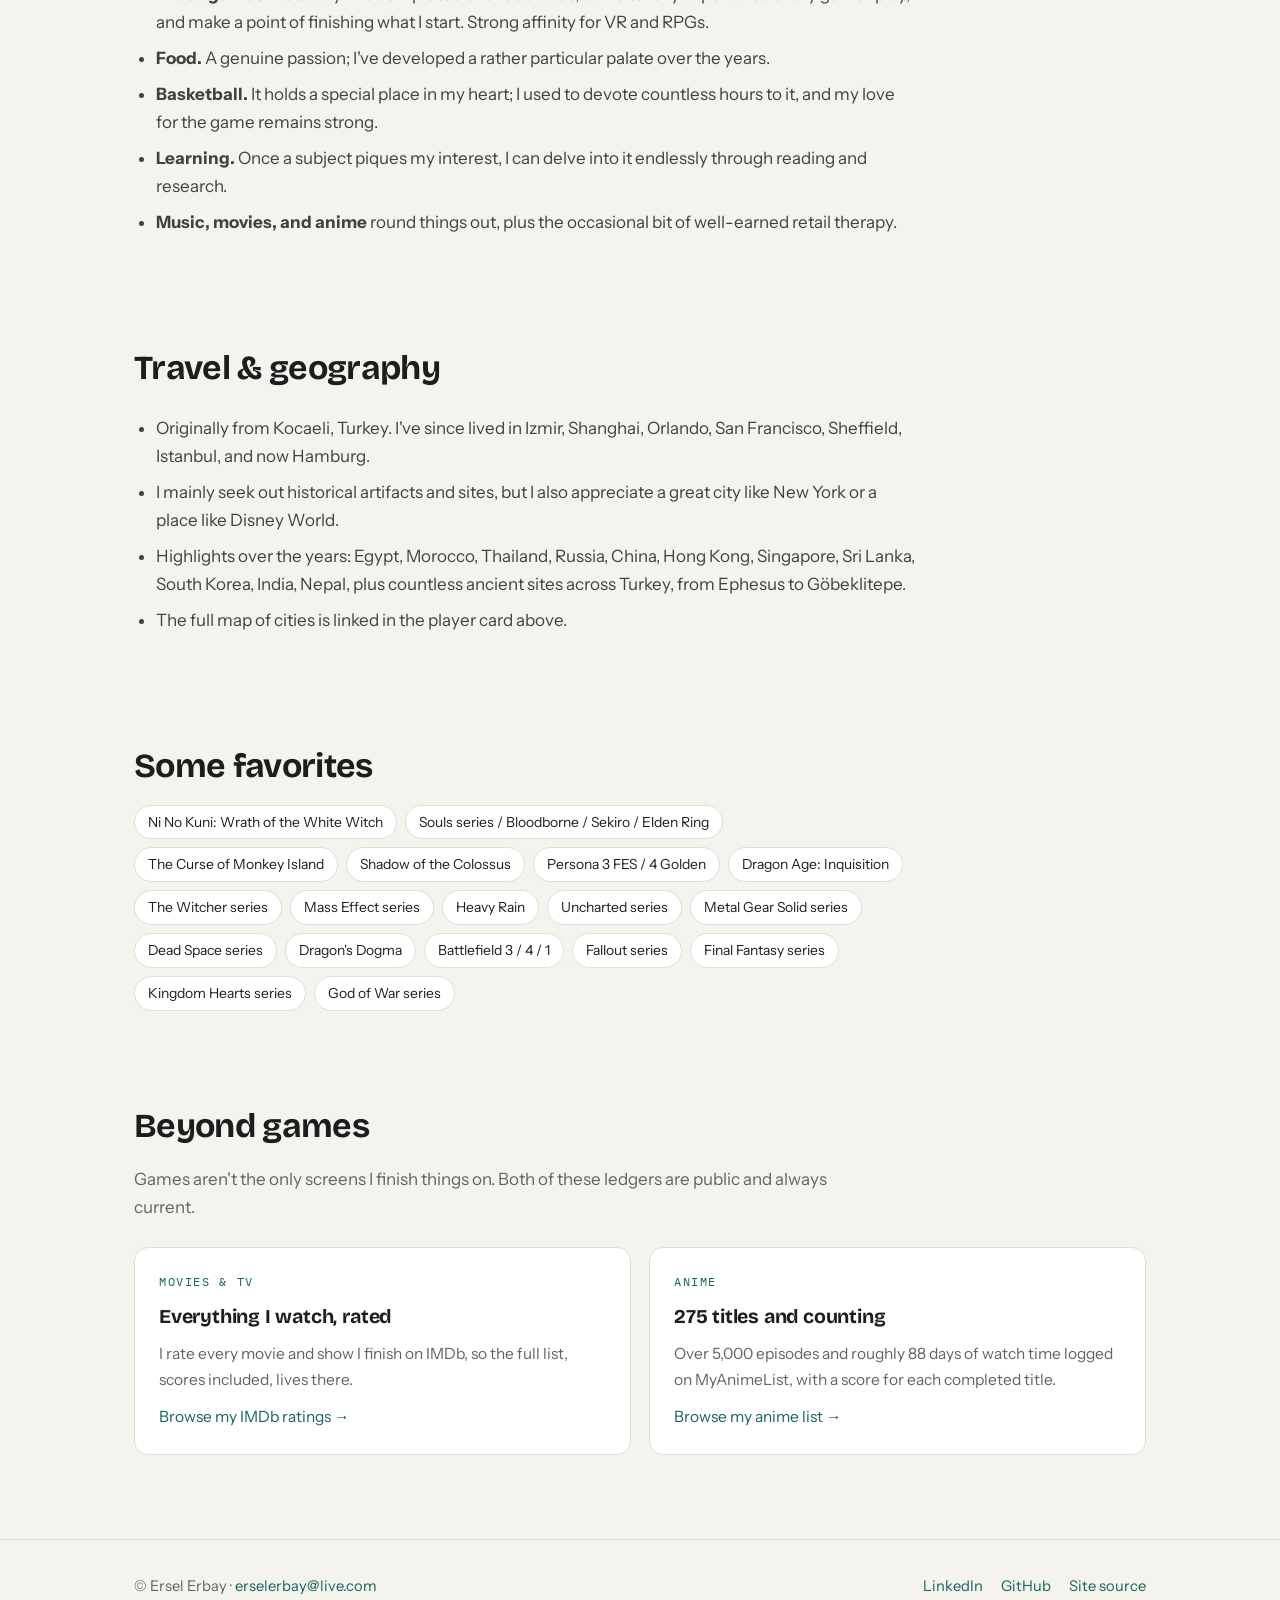
==== commit 74f6ff5b: "Update index.html" ====
--- a/about/index.html
+++ b/about/index.html
@@ -74,7 +74,7 @@
           <p class="pc-title">Player Card</p>
           <div class="pc-grid" style="grid-template-columns: repeat(2, auto);">
             <div class="pc-stat"><span class="n" id="live-age">…</span><span class="l">Current age</span></div>
-            <div class="pc-stat"><span class="n"><a href="http://www.gamespot.com/profile/origamibomber/stacks/gamesivefinished/76467699/" id="stat-games">550</a></span><span class="l">Games finished</span></div>
+            <div class="pc-stat"><span class="n"><a href="https://backloggd.com/u/Jetdoctor/games/" id="stat-games">550</a></span><span class="l">Games finished</span></div>
             <div class="pc-stat"><span class="n"><a href="https://www.google.com/maps/d/edit?mid=1t0VDwxDt9ktzliERW0rMJ6jYkTsEXN8&amp;usp=sharing" id="stat-countries">26</a></span><span class="l">Countries visited</span></div>
             <div class="pc-stat"><span class="n"><a href="https://www.imdb.com/user/p.ys3jigj4vhi2rdwcuknknkkhoy/ratings/" id="stat-movies">?</a></span><span class="l">Movies &amp; shows rated</span></div>
             <div class="pc-stat"><span class="n"><a href="https://myanimelist.net/animelist/Jetdoctor?status=2" id="stat-anime">275</a></span><span class="l">Anime completed</span></div>
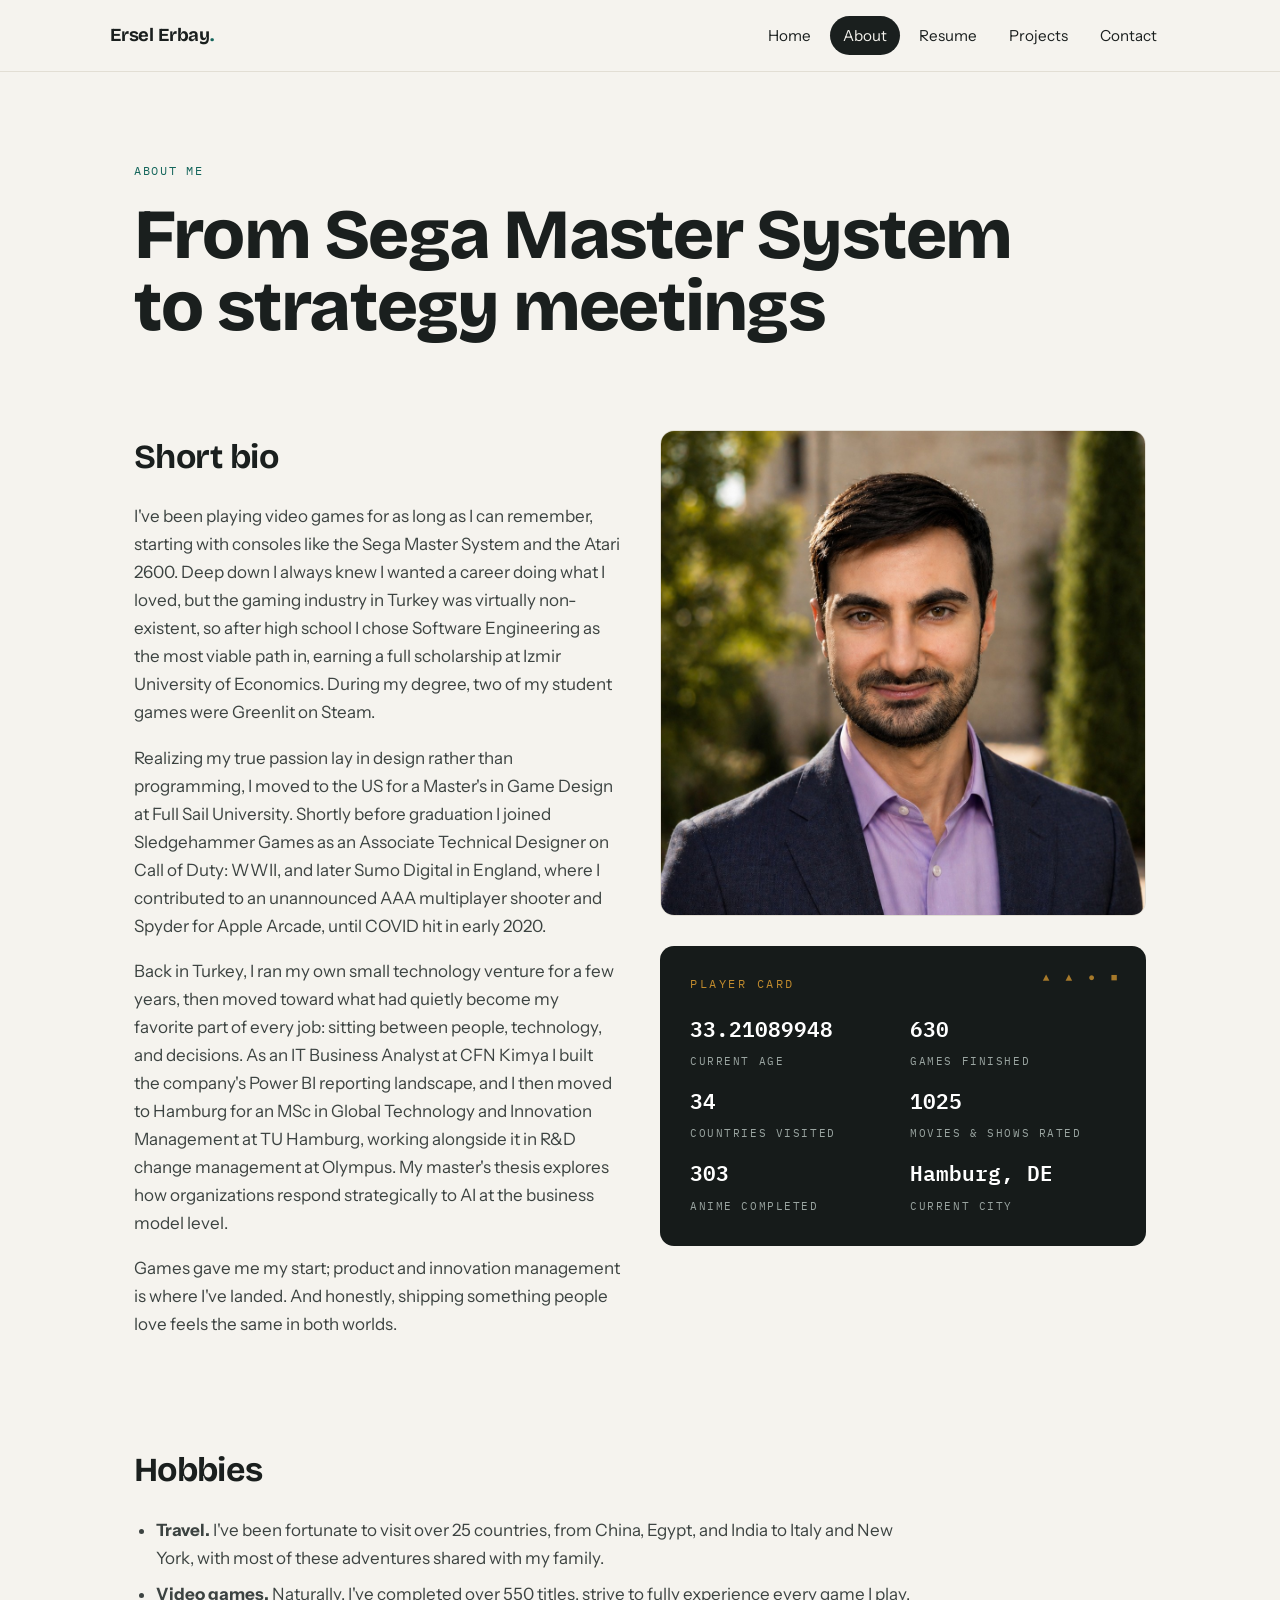
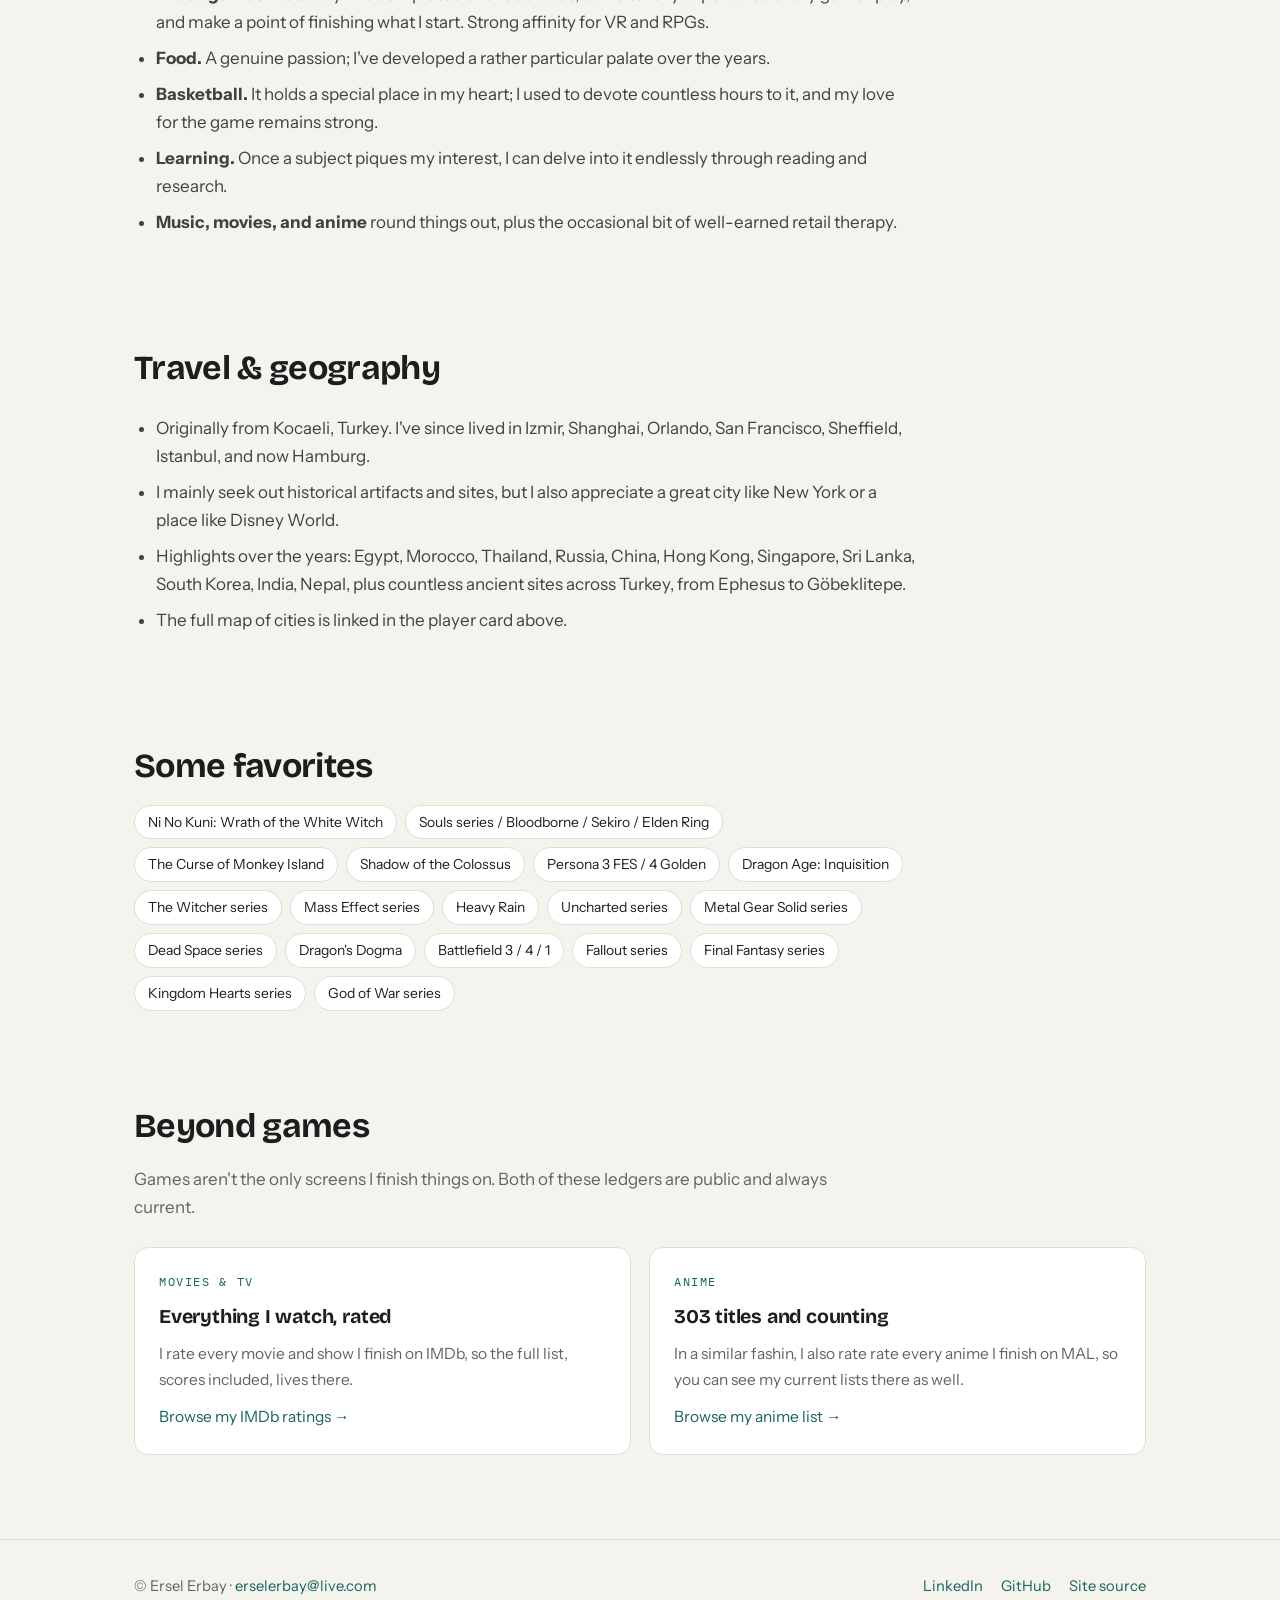
==== commit b35cdd72: "Update index.html" ====
--- a/about/index.html
+++ b/about/index.html
@@ -144,9 +144,8 @@
         </div>
         <div class="card">
           <p class="k">Anime</p>
-          <h3>275 titles and counting</h3>
-          <p>Over 5,000 episodes and roughly 88 days of watch time logged on
-             MyAnimeList, with a score for each completed title.</p>
+          <h3>303 titles and counting</h3>
+          <p>In a similar fashin, I also rate rate every anime I finish on MAL, so you can see my current lists there as well.</p>
           <p style="margin-top: 12px;"><a href="https://myanimelist.net/animelist/Jetdoctor?status=2">Browse my anime list &rarr;</a></p>
         </div>
       </div>
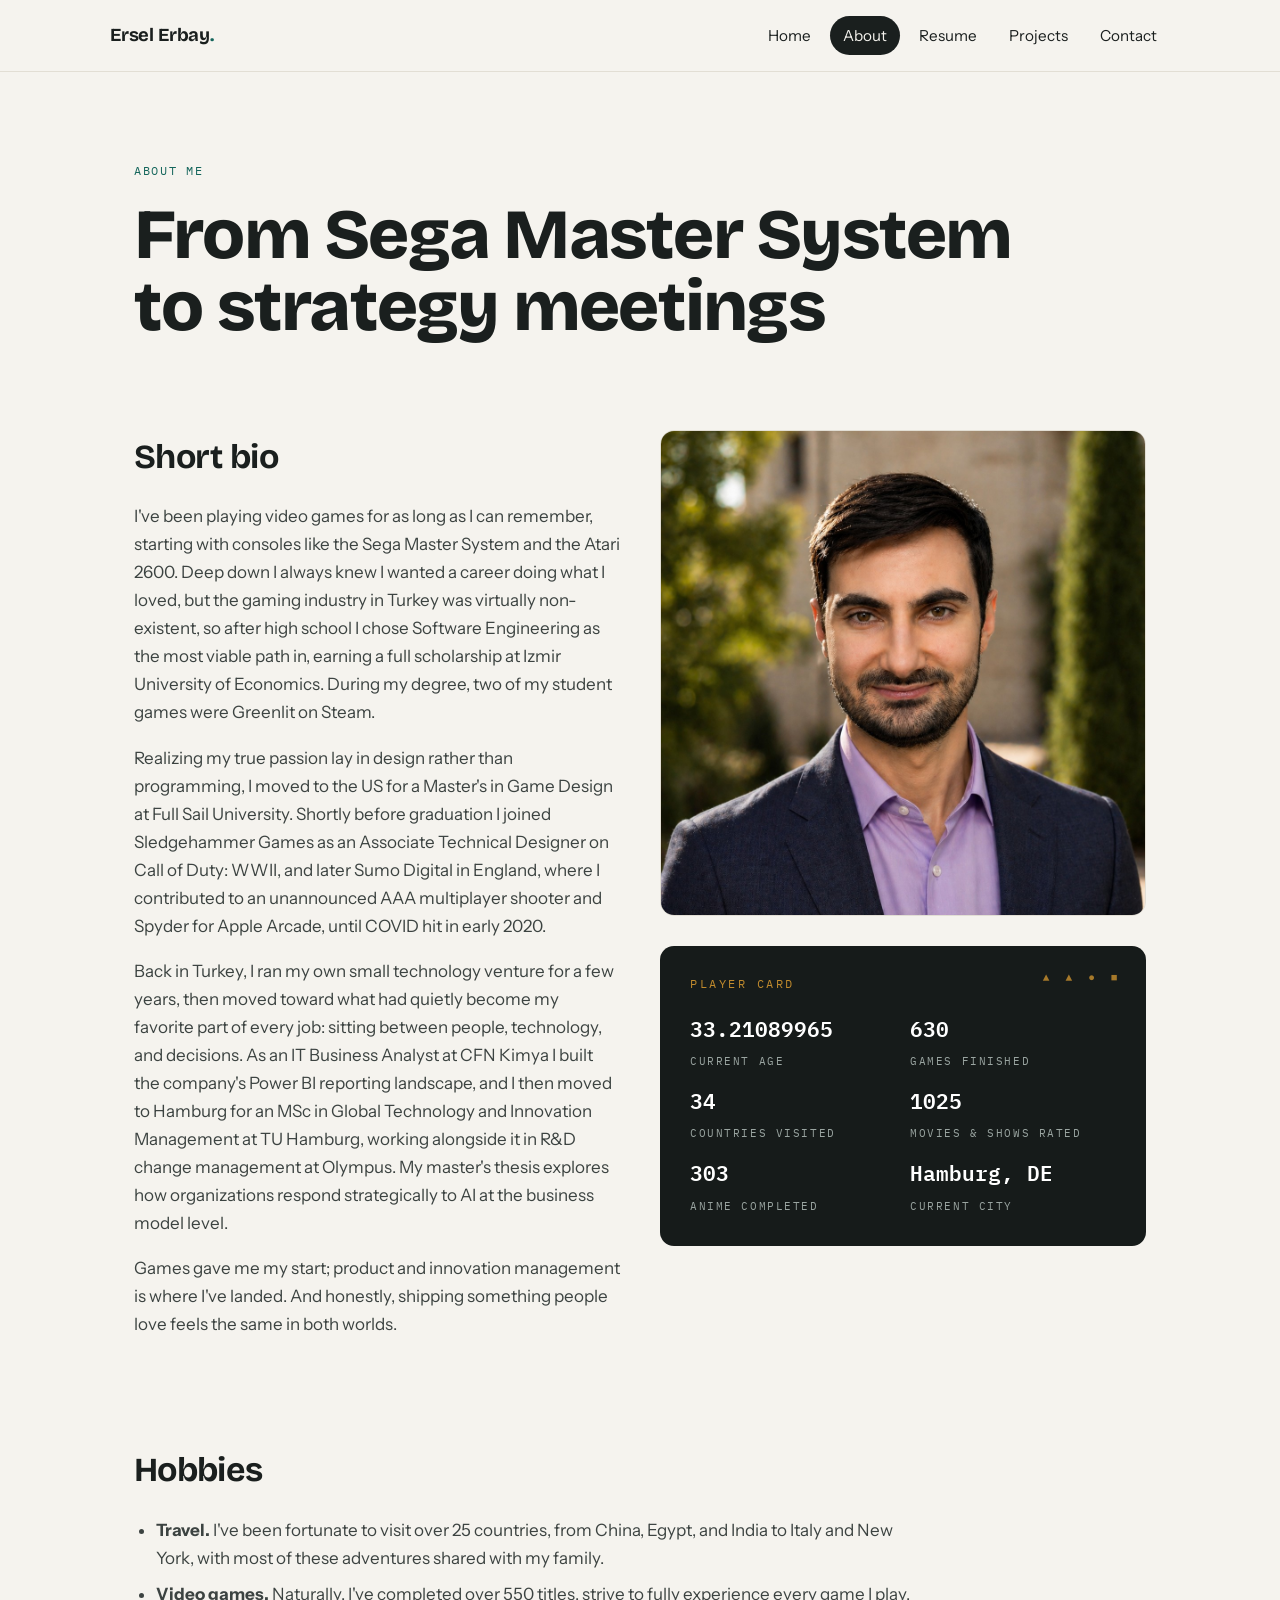
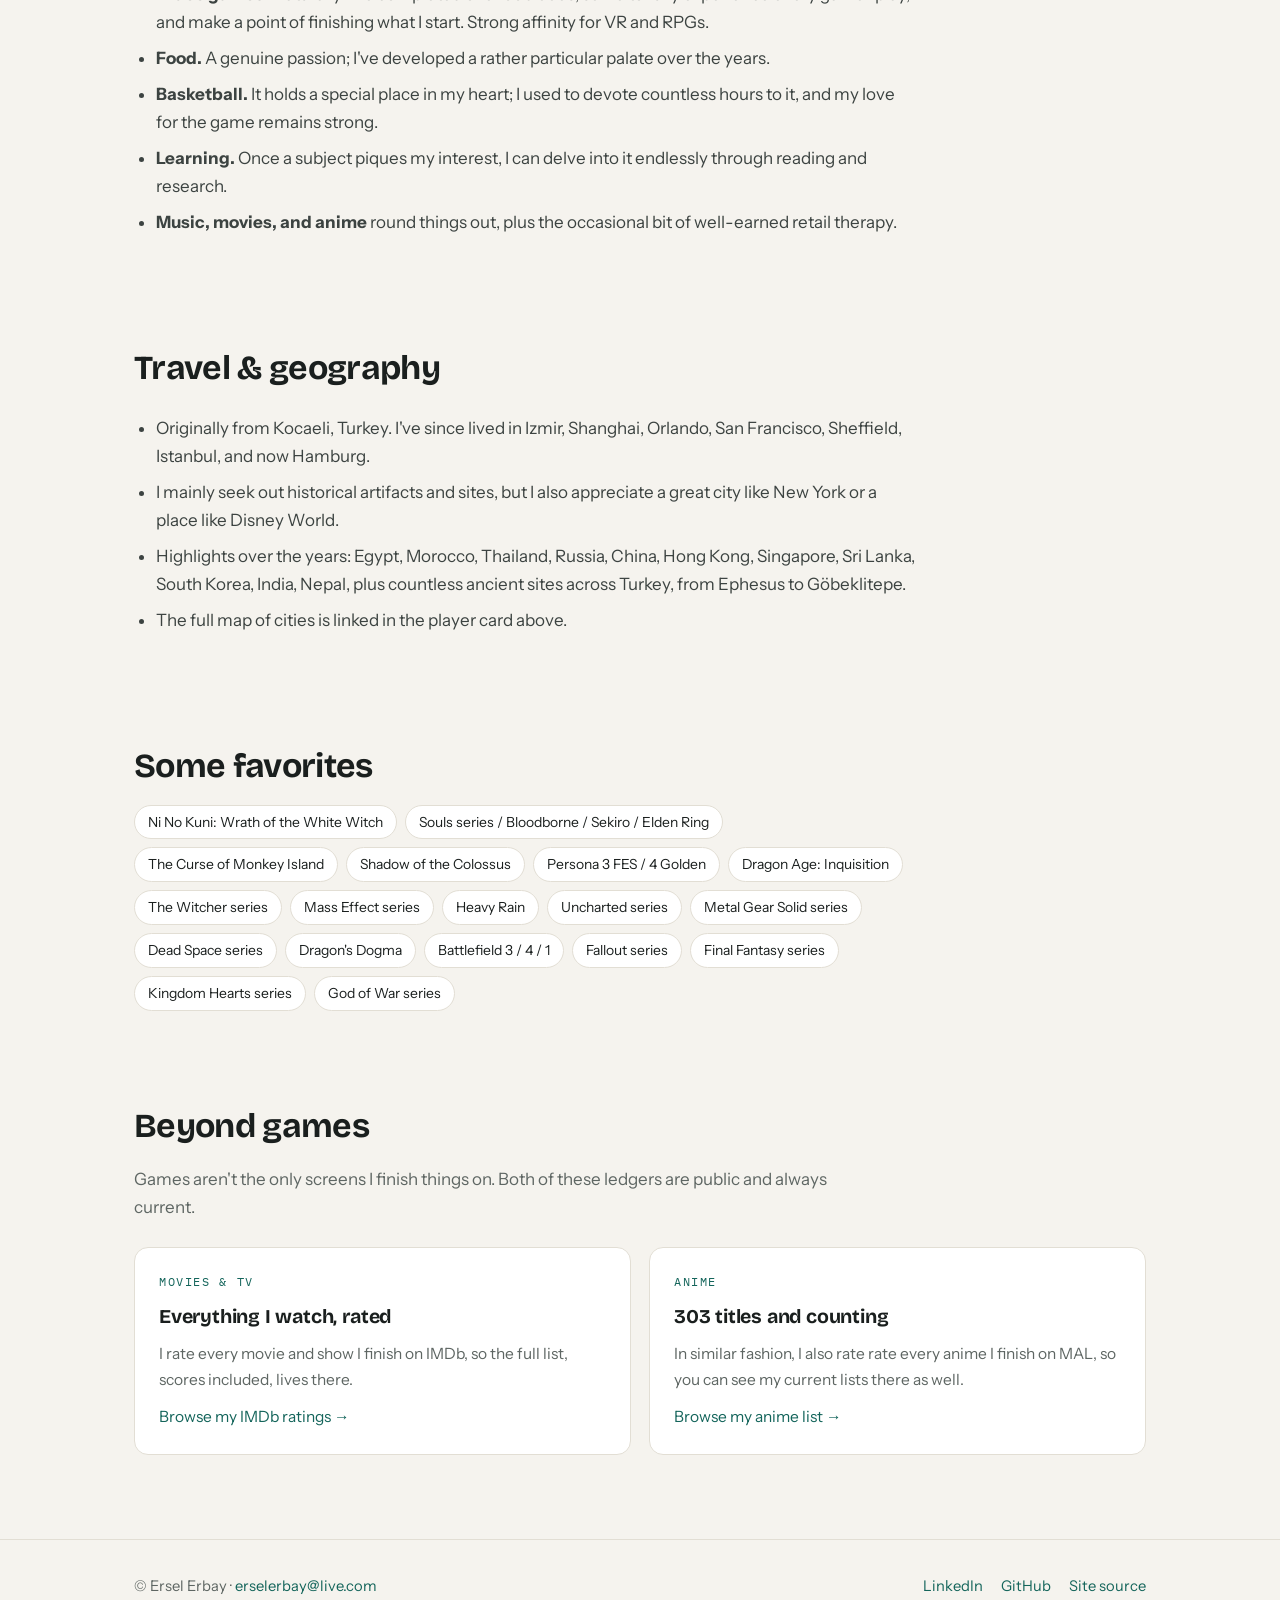
==== commit 66404c55: "Update index.html" ====
--- a/about/index.html
+++ b/about/index.html
@@ -145,7 +145,7 @@
         <div class="card">
           <p class="k">Anime</p>
           <h3>303 titles and counting</h3>
-          <p>In a similar fashin, I also rate rate every anime I finish on MAL, so you can see my current lists there as well.</p>
+          <p>In similar fashion, I also rate rate every anime I finish on MAL, so you can see my current lists there as well.</p>
           <p style="margin-top: 12px;"><a href="https://myanimelist.net/animelist/Jetdoctor?status=2">Browse my anime list &rarr;</a></p>
         </div>
       </div>
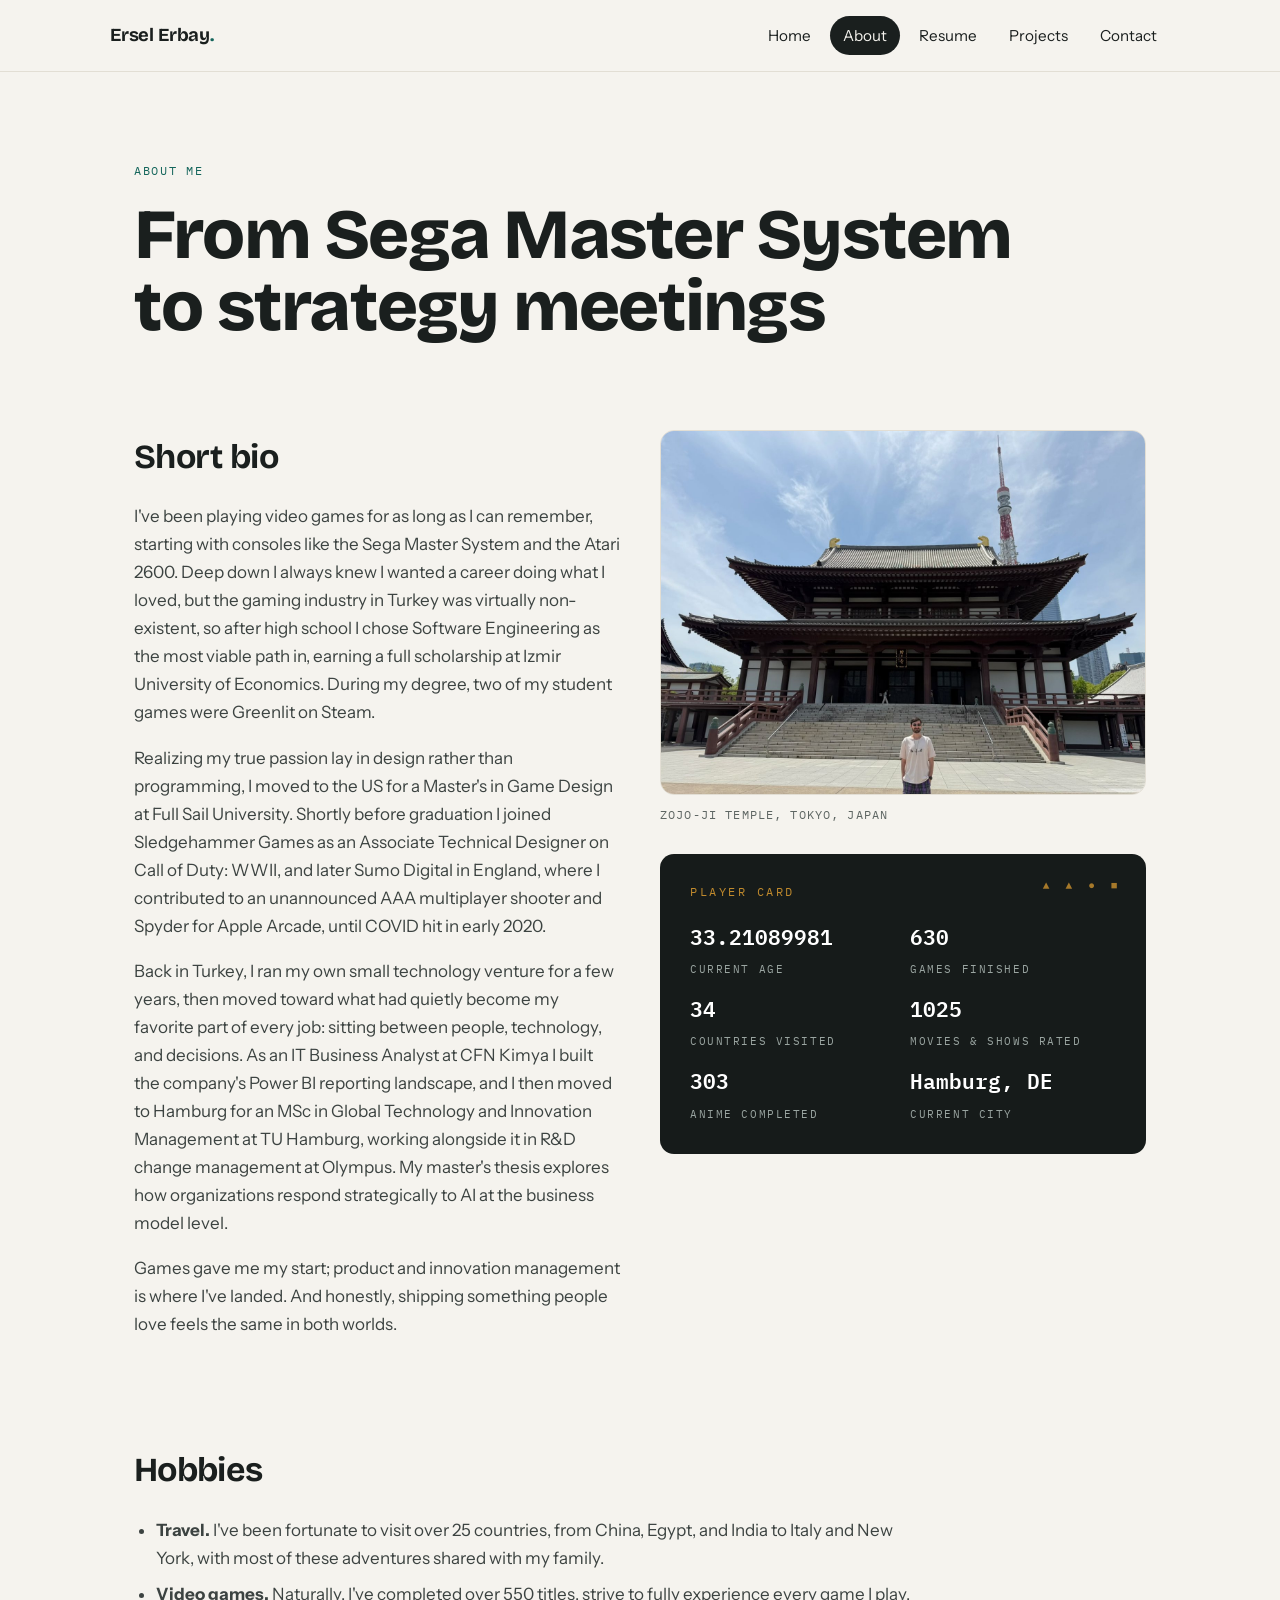
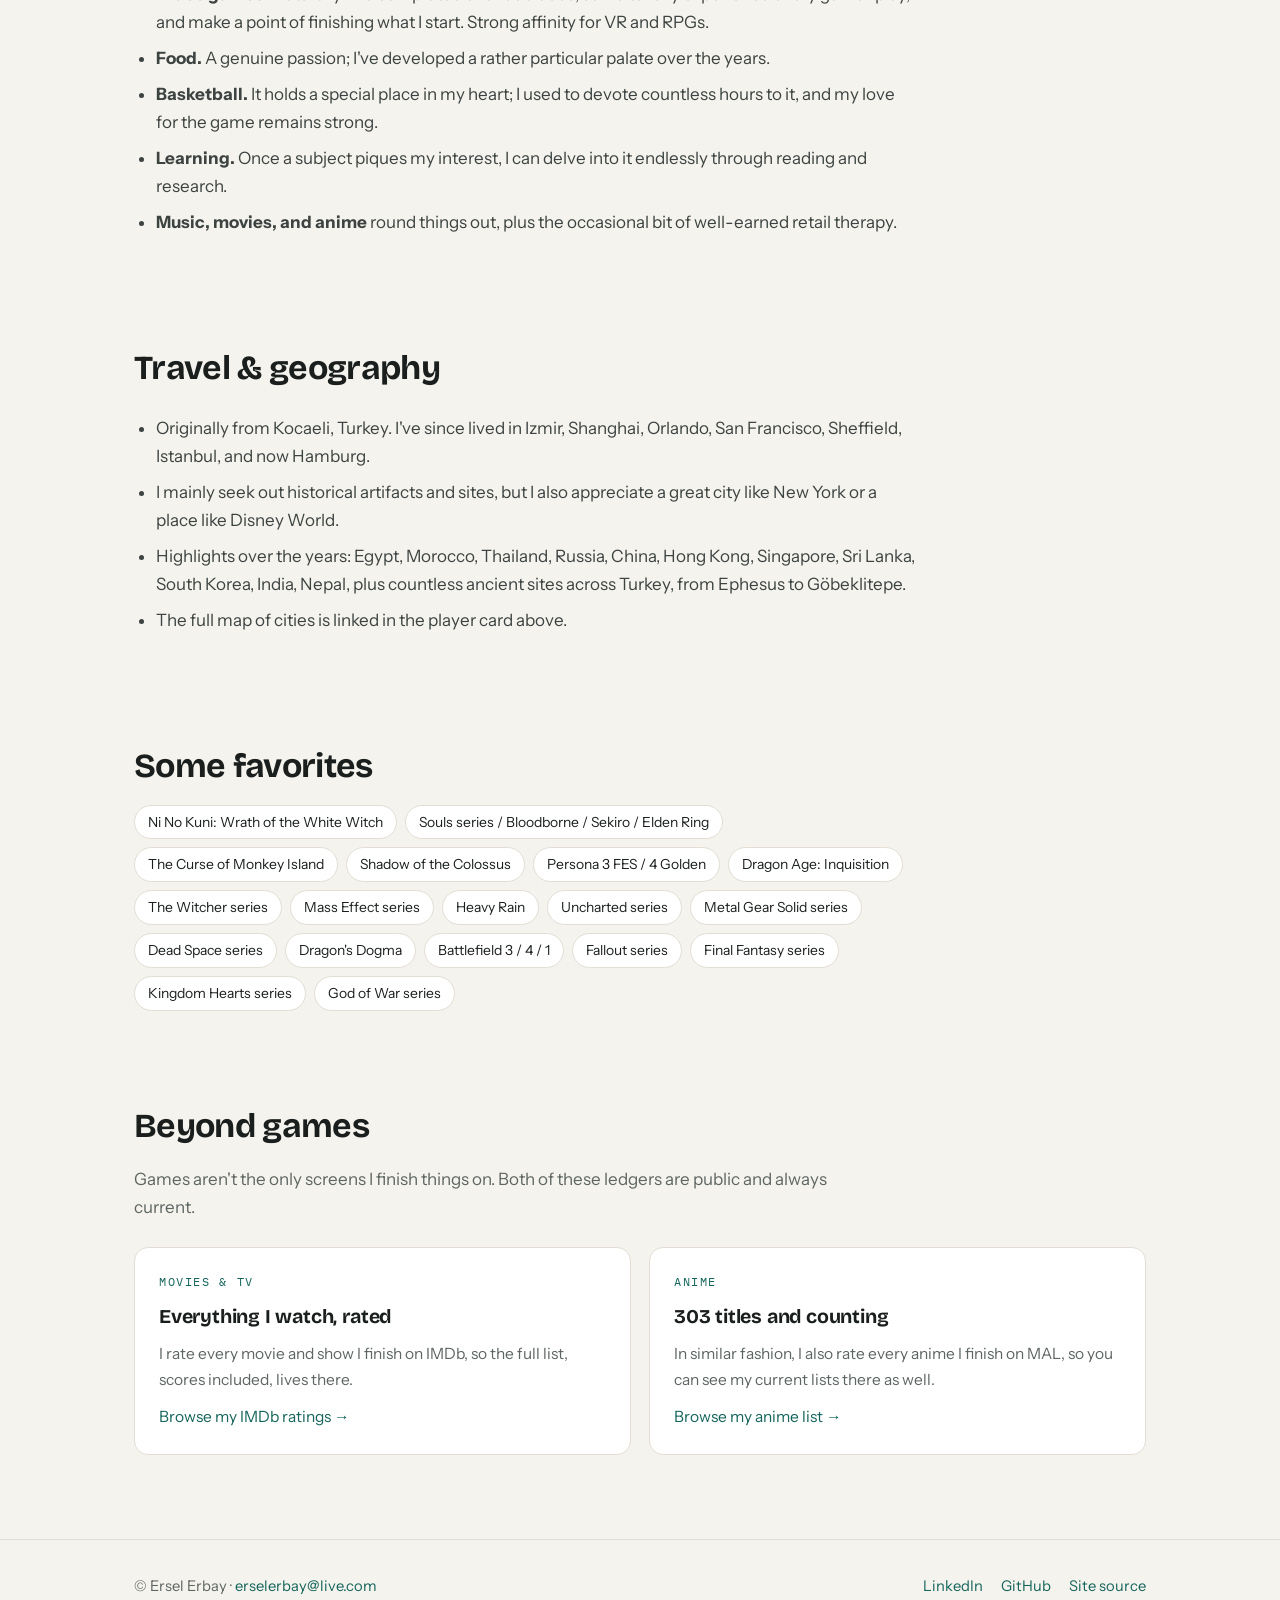
==== commit accf6dfd: "Update index.html" ====
--- a/about/index.html
+++ b/about/index.html
@@ -10,8 +10,8 @@
   <meta property="og:url" content="https://erselerbay.com/about/">
   <meta property="og:title" content="About | Ersel Erbay">
   <meta property="og:description" content="From lifelong gamer to software engineer to product and innovation management: the story so far.">
-  <meta property="og:image" content="https://erselerbay.com/images/ersel.jpg">
-  <meta name="twitter:card" content="summary">
+  <meta property="og:image" content="https://erselerbay.com/og-banner.png">
+  <meta name="twitter:card" content="summary_large_image">
   <link rel="icon" href="/favicon.ico" sizes="48x48">
   <link rel="icon" href="/icon-192.png" type="image/png" sizes="192x192">
   <link rel="apple-touch-icon" href="/apple-touch-icon.png">
@@ -69,7 +69,10 @@
            worlds.</p>
       </div>
       <div>
-        <img class="portrait" src="/images/ersel.jpg" alt="Portrait of Ersel Erbay">
+        <figure style="margin: 0;">
+          <img class="portrait" src="/images/ersel-travel.jpg" alt="Ersel standing in front of Zojoji Temple in Tokyo, with Tokyo Tower rising behind it">
+          <figcaption style="font-family: var(--font-mono); font-size: 0.72rem; letter-spacing: 0.1em; text-transform: uppercase; color: var(--muted); margin-top: 10px;">Zojo-ji Temple, Tokyo, Japan</figcaption>
+        </figure>
         <div class="player-card" aria-label="Player card: fun stats">
           <p class="pc-title">Player Card</p>
           <div class="pc-grid" style="grid-template-columns: repeat(2, auto);">
@@ -145,7 +148,8 @@
         <div class="card">
           <p class="k">Anime</p>
           <h3>303 titles and counting</h3>
-          <p>In similar fashion, I also rate rate every anime I finish on MAL, so you can see my current lists there as well.</p>
+          <p>In similar fashion, I also rate every anime I finish on MAL, so you can
+             see my current lists there as well.</p>
           <p style="margin-top: 12px;"><a href="https://myanimelist.net/animelist/Jetdoctor?status=2">Browse my anime list &rarr;</a></p>
         </div>
       </div>
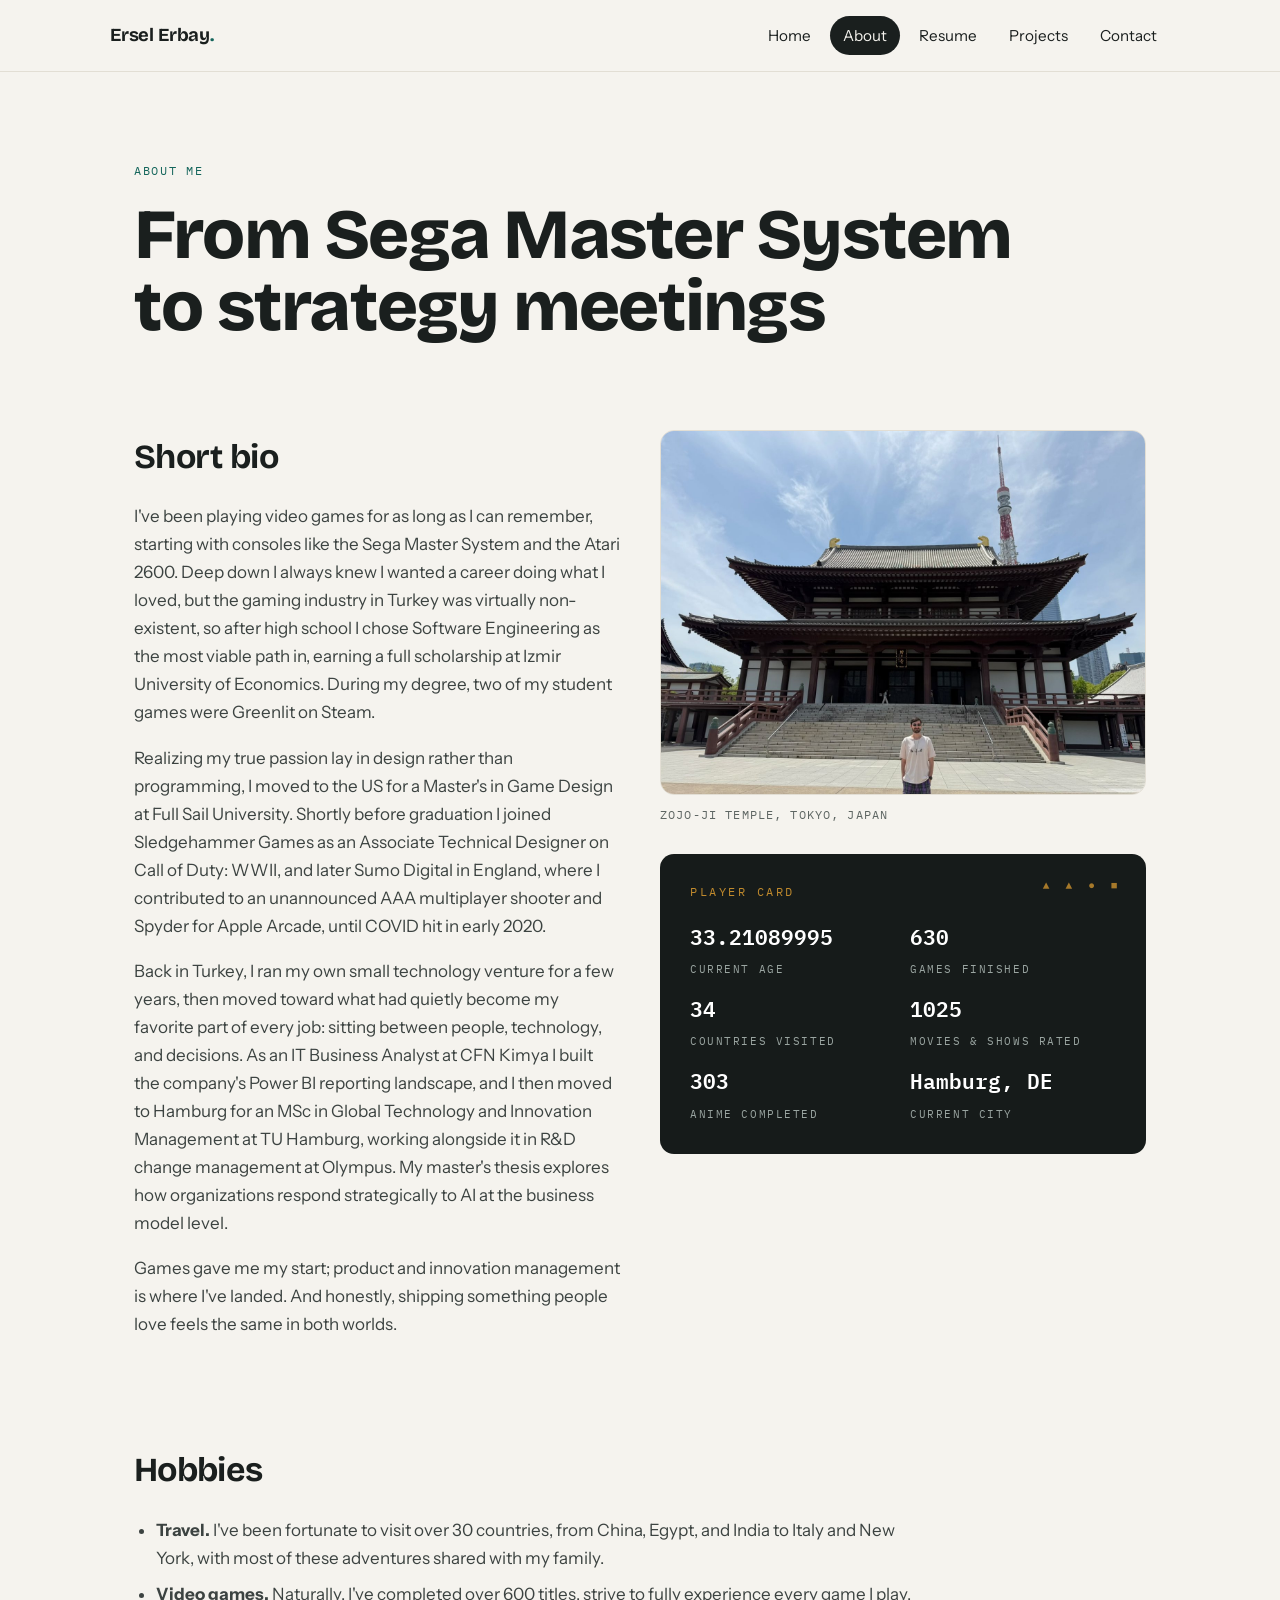
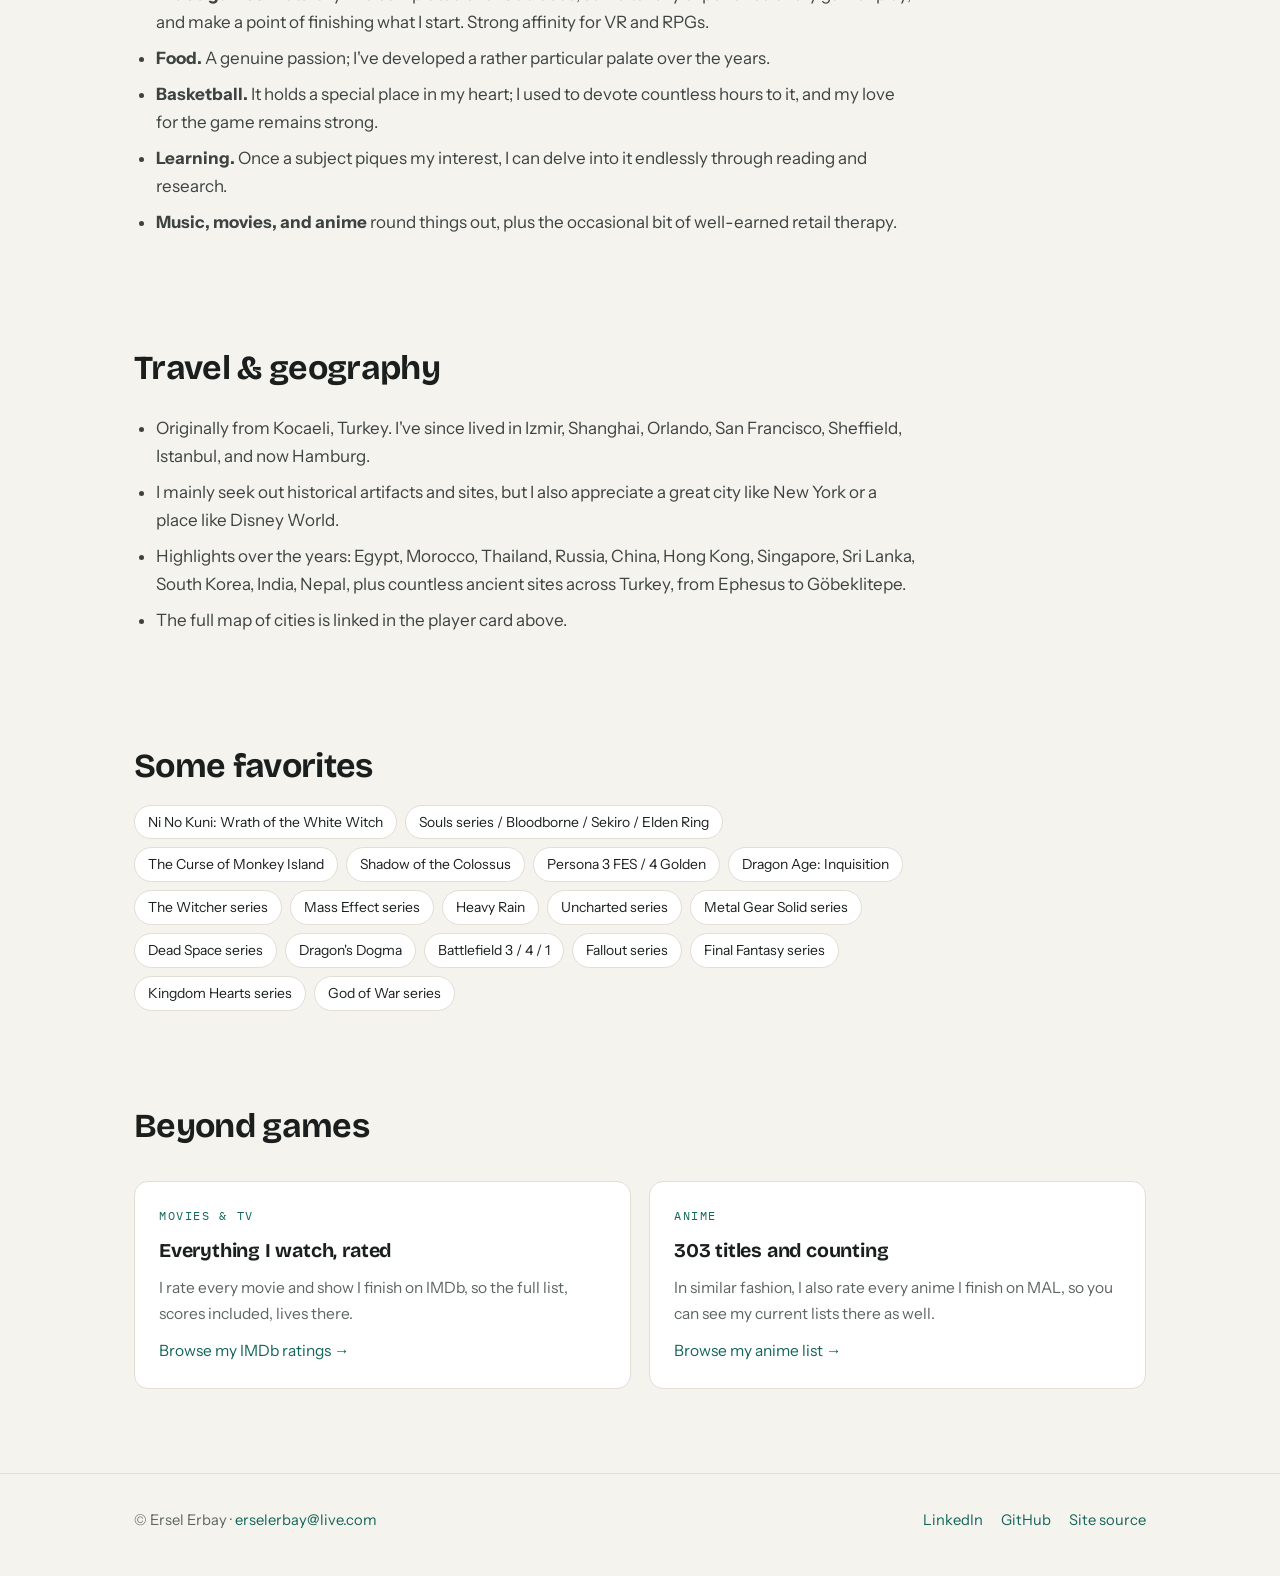
==== commit 59403658: "Update index.html" ====
--- a/about/index.html
+++ b/about/index.html
@@ -90,8 +90,8 @@
     <section class="prose">
       <h2>Hobbies</h2>
       <ul>
-        <li><strong>Travel.</strong> I've been fortunate to visit over 25 countries, from China, Egypt, and India to Italy and New York, with most of these adventures shared with my family.</li>
-        <li><strong>Video games.</strong> Naturally. I've completed over 550 titles, strive to fully experience every game I play, and make a point of finishing what I start. Strong affinity for VR and RPGs.</li>
+        <li><strong>Travel.</strong> I've been fortunate to visit over 30 countries, from China, Egypt, and India to Italy and New York, with most of these adventures shared with my family.</li>
+        <li><strong>Video games.</strong> Naturally. I've completed over 600 titles, strive to fully experience every game I play, and make a point of finishing what I start. Strong affinity for VR and RPGs.</li>
         <li><strong>Food.</strong> A genuine passion; I've developed a rather particular palate over the years.</li>
         <li><strong>Basketball.</strong> It holds a special place in my heart; I used to devote countless hours to it, and my love for the game remains strong.</li>
         <li><strong>Learning.</strong> Once a subject piques my interest, I can delve into it endlessly through reading and research.</li>
@@ -135,8 +135,6 @@
 
     <section>
       <h2>Beyond games</h2>
-      <p class="section-intro">Games aren't the only screens I finish things on. Both of
-         these ledgers are public and always current.</p>
       <div class="card-grid" style="grid-template-columns: repeat(2, 1fr);">
         <div class="card">
           <p class="k">Movies &amp; TV</p>
